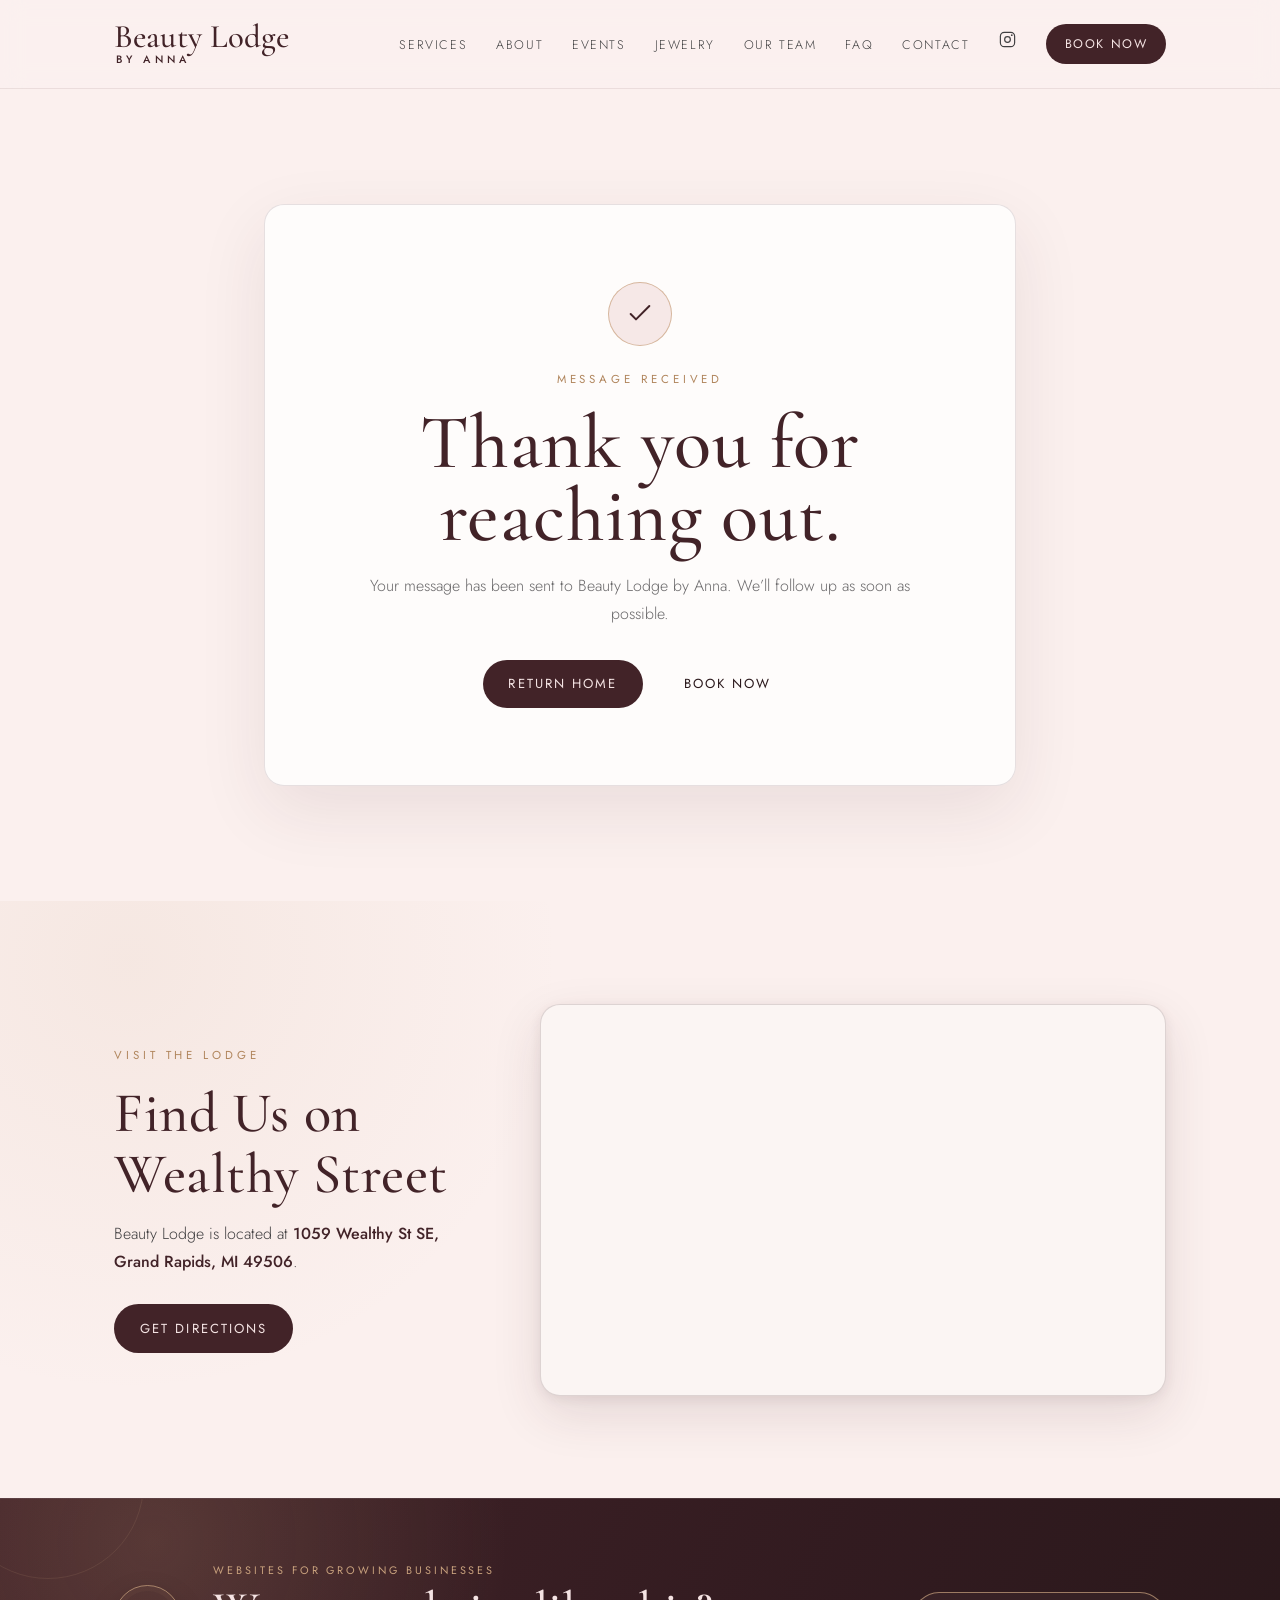
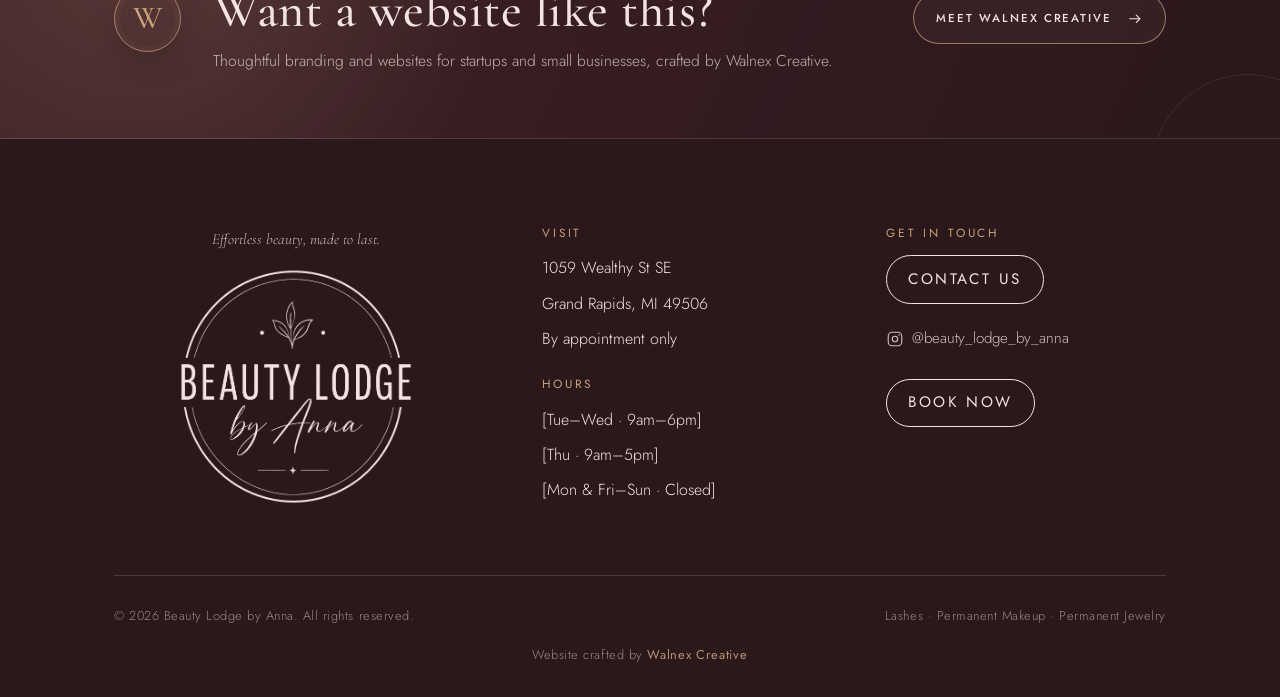
==== contact-success.html @ d093525a "Add files via upload" ====
<!DOCTYPE html>
<html lang="en">
<head>
  
  <!-- Google tag (gtag.js) -->
  <script
    async
    src="https://www.googletagmanager.com/gtag/js?id=G-EBWQ6GYX40"
  ></script>

  <script>
    window.dataLayer = window.dataLayer || [];

    function gtag() {
      dataLayer.push(arguments);
    }

    gtag("js", new Date());
    gtag("config", "G-EBWQ6GYX40");
  </script>
  
  <meta charset="UTF-8" />

  <meta
    name="viewport"
    content="width=device-width, initial-scale=1.0"
  />

  <title>Thank You — Beauty Lodge by Anna</title>

  <meta name="description" content="Thank you for contacting Beauty Lodge by Anna." />

  <link rel="preconnect" href="https://fonts.googleapis.com" />

  <link
    rel="preconnect"
    href="https://fonts.gstatic.com"
    crossorigin
  />

  <link
    href="https://fonts.googleapis.com/css2?family=Cormorant+Garamond:ital,wght@0,400;0,500;0,600;1,400;1,500&family=Jost:wght@300;400;500&display=swap"
    rel="stylesheet"
  />

  <link rel="stylesheet" href="styles.css?v=3.6.15" />

  <style>
    /* Team page spacing and photo balance */
    .team-hero {
      padding-top: clamp(2.25rem, 4vw, 3.25rem);
      padding-bottom: clamp(1.25rem, 2.5vw, 2rem);
    }

    .team-section {
      padding-top: clamp(0.75rem, 1.75vw, 1.5rem);
      padding-bottom: clamp(4rem, 7vw, 6rem);
    }

    .team-grid {
      gap: clamp(3.75rem, 7vw, 6rem);
    }

    .team-member {
      gap: clamp(2.25rem, 5vw, 4.5rem);
    }

    /* Lucy's source image is landscape, so give it a landscape frame. */
    .team-member-lucy .team-photo-wrapper {
      aspect-ratio: 4 / 3;
    }

    .team-photo-lucy {
      object-fit: cover;
      object-position: center 45%;
      padding: 0;
      background: none;
    }

    @media (max-width: 860px) {
      .team-hero {
        padding-top: 2.25rem;
        padding-bottom: 1.25rem;
      }

      .team-section {
        padding-top: 0.75rem;
      }

      .team-grid {
        gap: 4rem;
      }

      .team-member {
        gap: 2rem;
      }

      .team-member-lucy .team-photo-wrapper {
        aspect-ratio: 4 / 3;
      }
    }

    @media (max-width: 600px) {
      .team-hero {
        padding-top: 2rem;
        padding-bottom: 1rem;
      }

      .team-section {
        padding-top: 0.5rem;
      }

      .team-grid {
        gap: 3.5rem;
      }
    }
  </style>
</head>

<body>

  <!-- ================= NAV ================= -->
  <header class="nav">
    <div class="nav-inner">

      <a
        href="index.html"
        class="brand brand-wordmark"
        aria-label="Beauty Lodge by Anna — home"
      >
        <span class="brand-wordmark-name">Beauty Lodge</span>
        <span class="brand-wordmark-by">BY ANNA</span>
      </a>

      <button
        class="nav-toggle"
        type="button"
        aria-label="Menu"
        aria-expanded="false"
      >
        <svg
          viewBox="0 0 24 24"
          fill="none"
          stroke="currentColor"
          stroke-width="1.5"
          aria-hidden="true"
        >
          <path d="M3 6h18M3 12h18M3 18h18" />
        </svg>
      </button>

      <ul class="nav-links">
        <li><a href="index.html#services">Services</a></li>
        <li><a href="index.html#about">About</a></li>
        <li><a href="jewelry.html#events">Events</a></li>
        <li><a href="jewelry.html">Jewelry</a></li>
        <li>
          <a href="team.html">Our Team</a>
        </li>
        <li><a href="index.html#faq">FAQ</a></li>
        <li><a href="contact.html">Contact</a></li>

        <li>
          <a
            class="nav-ig"
            data-ig
            aria-label="Instagram"
            href="#"
          >
            <svg
              viewBox="0 0 24 24"
              fill="none"
              stroke="currentColor"
              stroke-width="1.5"
              aria-hidden="true"
            >
              <rect
                x="3"
                y="3"
                width="18"
                height="18"
                rx="5"
              />

              <circle
                cx="12"
                cy="12"
                r="3.6"
              />

              <circle
                cx="17.4"
                cy="6.6"
                r="1.1"
                fill="currentColor"
                stroke="none"
              />
            </svg>
          </a>
        </li>

        <li>
          <a
            class="btn btn-primary btn-sm"
            data-book
            href="#"
          >
            Book Now
          </a>
        </li>
      </ul>

    </div>
  </header>
  <main class="contact-success-page">

    <section class="contact-success-section">
      <div class="wrap contact-success-card">

        <div class="contact-success-mark" aria-hidden="true">
          <svg
            viewBox="0 0 24 24"
            fill="none"
            stroke="currentColor"
            stroke-width="1.5"
            stroke-linecap="round"
            stroke-linejoin="round"
          >
            <path d="m5 12 4 4L19 6" />
          </svg>
        </div>

        <p class="eyebrow">Message Received</p>

        <h1>Thank you for reaching out.</h1>

        <p>
          Your message has been sent to Beauty Lodge by Anna. We’ll follow up
          as soon as possible.
        </p>

        <div class="contact-success-actions">
          <a class="btn btn-primary" href="index.html">Return Home</a>
          <a class="btn btn-outline" data-book href="#">Book Now</a>
        </div>

      </div>
    </section>

  </main>



  <!-- ================= LOCATION ================= -->
  <section class="location-section" aria-labelledby="location-title">
    <div class="wrap location-grid">

      <div class="location-copy reveal">
        <p class="eyebrow">Visit the Lodge</p>
        <h2 id="location-title">Find Us on Wealthy Street</h2>
        <p>
          Beauty Lodge is located at
          <strong>1059 Wealthy St SE, Grand Rapids, MI 49506</strong>.
        </p>

        <a
          class="btn btn-primary"
          href="https://www.google.com/maps/dir/?api=1&destination=1059%20Wealthy%20St%20SE%2C%20Grand%20Rapids%2C%20MI%2049506"
          target="_blank"
          rel="noopener"
        >
          Get Directions
        </a>
      </div>

      <div class="location-map reveal">
        <iframe
          title="Map showing Beauty Lodge by Anna at 1059 Wealthy St SE, Grand Rapids, MI 49506"
          src="https://www.google.com/maps?q=1059+Wealthy+St+SE,+Grand+Rapids,+MI+49506&output=embed"
          loading="lazy"
          referrerpolicy="no-referrer-when-downgrade"
          allowfullscreen
        ></iframe>
      </div>

    </div>
  </section>


  <!-- ================= WALNEX CREATIVE ================= -->
  <section class="walnex-promo" aria-labelledby="walnex-promo-title">
    <div class="wrap walnex-promo-inner">

      <div class="walnex-promo-copy">
        <div class="walnex-promo-brand" aria-hidden="true">
          <span>W</span>
        </div>

        <div>
          <p class="walnex-promo-eyebrow">Websites for growing businesses</p>

          <h2 id="walnex-promo-title">
            Want a website like this?
          </h2>

          <p>
            Thoughtful branding and websites for startups and small businesses,
            crafted by Walnex Creative.
          </p>
        </div>
      </div>

      <a
        class="walnex-promo-cta"
        href="https://www.walnexcreative.com"
        target="_blank"
        rel="noopener noreferrer"
        aria-label="Visit Walnex Creative in a new tab"
      >
        <span>Meet Walnex Creative</span>

        <svg
          viewBox="0 0 24 24"
          fill="none"
          stroke="currentColor"
          stroke-width="1.5"
          stroke-linecap="round"
          stroke-linejoin="round"
          aria-hidden="true"
        >
          <path d="M5 12h14" />
          <path d="m14 7 5 5-5 5" />
        </svg>
      </a>

    </div>
  </section>

  <!-- ================= CONTACT / FOOTER ================= -->
  <footer
    class="footer"
    id="contact"
  >
    <div class="wrap">

      <div class="footer-grid">

        <div>

          <p class="footer-tag">
            Effortless beauty, made to last.
          </p>

          <img
            class="flogo beauty-lodge-footer-logo"
            src="assets/logo-beauty-lodge-transparent.png"
            alt="Beauty Lodge by Anna"
          />

        </div>


        <div>

          <h4>Visit</h4>

          <ul>
            <li>1059 Wealthy St SE</li>
            <li>Grand Rapids, MI 49506</li>
            <li>By appointment only</li>
          </ul>

          <h4 style="margin-top: 1.6rem;">
            Hours
          </h4>

          <ul>
            <li>[Tue–Wed · 9am–6pm]</li>
            <li>[Thu · 9am–5pm]</li>
            <li>[Mon &amp; Fri–Sun · Closed]</li>
          </ul>

        </div>


        <div>

          <h4>Get in touch</h4>

          <ul>

            <li class="footer-contact-action">
              <a class="btn btn-light btn-sm" href="contact.html">
                Contact Us
              </a>
            </li>

            <li>
              <a
                class="footer-ig"
                data-ig
                href="#"
              >
                <svg
                  viewBox="0 0 24 24"
                  fill="none"
                  stroke="currentColor"
                  stroke-width="1.5"
                  aria-hidden="true"
                >
                  <rect
                    x="3"
                    y="3"
                    width="18"
                    height="18"
                    rx="5"
                  />

                  <circle
                    cx="12"
                    cy="12"
                    r="3.6"
                  />

                  <circle
                    cx="17.4"
                    cy="6.6"
                    r="1.1"
                    fill="currentColor"
                    stroke="none"
                  />
                </svg>

                @beauty_lodge_by_anna
              </a>
            </li>

          </ul>

          <p style="margin-top: 1.4rem;">
            <a
              class="btn btn-light btn-sm"
              data-book
              href="#"
            >
              Book Now
            </a>
          </p>

        </div>

      </div>


      <div class="footer-bottom">

        <small>
          © <span id="yr"></span>
          Beauty Lodge by Anna. All rights reserved.
        </small>

        <small>
          Lashes · Permanent Makeup · Permanent Jewelry
        </small>

        <small class="walnex-footer-credit">
          Website crafted by
          <a
            href="https://www.walnexcreative.com"
            target="_blank"
            rel="noopener noreferrer"
          >
            Walnex Creative
          </a>
        </small>

      </div>

    </div>
  </footer>


  <script src="script.js?v=3.6.15"></script>

  <script>
    const year = document.getElementById("yr");

    if (year) {
      year.textContent = new Date().getFullYear();
    }
  </script>

</body>
</html>
---- styles.css ----
/* ============================================================
   Beauty Lodge by Anna — shared styles
   Brand palette pulled from the official logo files:
   burgundy #422328 · blush #F4E3E3 · charcoal #403F41
   ============================================================ */

:root {
  --burgundy: #422328;
  --wine: #5a2f37;
  --blush: #f4e3e3;
  --blush-soft: #fbf0ee;
  --porcelain: #fbf5f3;
  --rosegold: #c9a27e;
  --rosegold-deep: #b0855c;
  --charcoal: #403f41;
  --ink: #2a181b;

  --display: "Cormorant Garamond", Georgia, "Times New Roman", serif;
  --sans: "Jost", system-ui, -apple-system, Segoe UI, Roboto, sans-serif;

  --maxw: 1180px;
  --gutter: clamp(1.25rem, 5vw, 4rem);
  --radius: 4px;
  --shadow: 0 18px 50px -28px rgba(42, 24, 27, 0.45);
  --ease: cubic-bezier(0.22, 1, 0.36, 1);
}

*,
*::before,
*::after { box-sizing: border-box; }

html { scroll-behavior: smooth; }

body {
  margin: 0;
  font-family: var(--sans);
  font-weight: 300;
  color: var(--ink);
  background: var(--porcelain);
  line-height: 1.65;
  -webkit-font-smoothing: antialiased;
  text-rendering: optimizeLegibility;
}

img { max-width: 100%; display: block; }

a { color: inherit; text-decoration: none; }

h1, h2, h3, h4 {
  font-family: var(--display);
  font-weight: 500;
  line-height: 1.08;
  margin: 0;
  letter-spacing: 0.01em;
}

p { margin: 0 0 1rem; }

.wrap {
  max-width: var(--maxw);
  margin-inline: auto;
  padding-inline: var(--gutter);
}

.eyebrow {
  font-family: var(--sans);
  font-weight: 400;
  font-size: 0.72rem;
  letter-spacing: 0.34em;
  text-transform: uppercase;
  color: var(--rosegold-deep);
  margin: 0 0 1.1rem;
}

.section { padding-block: clamp(4rem, 9vw, 7.5rem); }
.section-head { max-width: 44rem; margin-bottom: 3rem; }
.section-head h2 { font-size: clamp(2.2rem, 5vw, 3.4rem); }
.section-head p { color: var(--charcoal); font-size: 1.08rem; margin-top: 0.75rem; }

/* ---- chain divider: the signature motif ---- */
.chain {
  display: flex;
  align-items: center;
  gap: 1rem;
  margin: 0 0 1.4rem;
  color: var(--rosegold);
}
.chain.center { justify-content: center; }
.chain::before,
.chain::after {
  content: "";
  height: 1px;
  flex: 1;
  max-width: 5rem;
  background: linear-gradient(90deg, transparent, currentColor);
}
.chain::after { background: linear-gradient(90deg, currentColor, transparent); }
.chain svg { width: 58px; height: 16px; opacity: 0.9; }

/* ---- buttons ---- */
.btn {
  display: inline-flex;
  align-items: center;
  gap: 0.5rem;
  font-family: var(--sans);
  font-weight: 400;
  font-size: 0.82rem;
  letter-spacing: 0.16em;
  text-transform: uppercase;
  padding: 0.95em 1.9em;
  border-radius: 999px;
  border: 1px solid transparent;
  cursor: pointer;
  transition: transform 0.35s var(--ease), background 0.35s var(--ease),
    color 0.35s var(--ease), border-color 0.35s var(--ease);
}
.btn-primary { background: var(--burgundy); color: var(--blush); }
.btn-primary:hover { background: var(--wine); transform: translateY(-2px); }
.btn-ghost { border-color: currentColor; color: var(--burgundy); }
.btn-ghost:hover { background: var(--burgundy); color: var(--blush); transform: translateY(-2px); }
.btn-light { border-color: var(--blush); color: var(--blush); }
.btn-light:hover { background: var(--blush); color: var(--burgundy); transform: translateY(-2px); }
.btn-sm { padding: 0.7em 1.4em; font-size: 0.72rem; }

/* ============================================================
   NAV
   ============================================================ */
.nav {
  position: sticky;
  top: 0;
  z-index: 50;
  background: rgba(251, 240, 238, 0.82);
  backdrop-filter: blur(12px);
  border-bottom: 1px solid rgba(66, 35, 40, 0.09);
}
.nav-inner {
  max-width: var(--maxw);
  margin-inline: auto;
  padding: 0.85rem var(--gutter);
  display: flex;
  align-items: center;
  justify-content: space-between;
  gap: 1.5rem;
}
.brand {
  font-family: var(--display);
  font-size: clamp(1.85rem, 3.5vw, 2.4rem);
  font-weight: 600;
  letter-spacing: 0.015em;
  color: var(--burgundy);
  line-height: 0.98;
  display: flex;
  flex-direction: column;
}
.brand small {
  font-family: var(--sans);
  font-weight: 400;
  font-size: 0.66rem;
  letter-spacing: 0.44em;
  text-transform: uppercase;
  color: var(--rosegold-deep);
  margin-top: 0.4rem;
  padding-left: 0.1rem;
}
.nav-links {
  display: flex;
  align-items: center;
  gap: 1.8rem;
  list-style: none;
  margin: 0;
  padding: 0;
}
.nav-links a {
  font-size: 0.78rem;
  letter-spacing: 0.13em;
  text-transform: uppercase;
  color: var(--charcoal);
  transition: color 0.25s;
}
.nav-links a:hover { color: var(--burgundy); }
.nav-ig { display: inline-flex; }
.nav-ig svg { width: 19px; height: 19px; }
.nav-toggle {
  display: none;
  background: none;
  border: 0;
  cursor: pointer;
  padding: 0.4rem;
  color: var(--burgundy);
}
.nav-toggle svg { width: 26px; height: 26px; }

/* Ensure the nav Book button keeps its own colors (override .nav-links a) */
.nav-links a.btn-primary,
.nav-links a.btn-primary:link,
.nav-links a.btn-primary:visited {
  color: var(--blush);
  background: var(--burgundy);
}
.nav-links a.btn-primary:hover {
  color: var(--blush);
  background: var(--wine);
}

/* ============================================================
   HERO
   ============================================================ */
.hero {
  position: relative;
  min-height: min(88vh, 760px);
  display: grid;
  place-items: center;
  text-align: center;
  color: var(--blush);
  overflow: hidden;
}
.hero-bg {
  position: absolute;
  inset: 0;
  width: 100%;
  height: 100%;
  object-fit: cover;
  z-index: -2;
}
.hero::after {
  content: "";
  position: absolute;
  inset: 0;
  z-index: -1;
  background: linear-gradient(180deg, rgba(42, 24, 27, 0.55), rgba(42, 24, 27, 0.78));
}
.hero-inner { padding: 6rem var(--gutter); max-width: 60rem; }
.hero h1 {
  font-size: clamp(2.9rem, 8vw, 6rem);
  font-weight: 500;
  letter-spacing: 0.005em;
}
.hero h1 em { font-style: italic; color: var(--blush); }
.hero .lede {
  font-size: clamp(1.05rem, 2.2vw, 1.3rem);
  max-width: 34rem;
  margin: 1.6rem auto 2.4rem;
  color: rgba(244, 227, 227, 0.9);
  font-weight: 300;
}
.hero .chain { color: var(--rosegold); justify-content: center; }
.hero-cta { display: flex; gap: 1rem; justify-content: center; flex-wrap: wrap; }

/* ============================================================
   SERVICES
   ============================================================ */
.svc-group { margin-bottom: 3.5rem; }
.svc-group:last-child { margin-bottom: 0; }
.svc-group-title {
  font-size: 1rem;
  font-family: var(--sans);
  font-weight: 400;
  letter-spacing: 0.22em;
  text-transform: uppercase;
  color: var(--rosegold-deep);
  padding-bottom: 1rem;
  margin-bottom: 2rem;
  border-bottom: 1px solid rgba(66, 35, 40, 0.12);
}
.svc-grid {
  display: grid;
  grid-template-columns: repeat(4, minmax(0, 1fr));
  gap: 1rem;
}
.svc-card {
  background: #fff;
  border: 1px solid rgba(66, 35, 40, 0.08);
  border-radius: var(--radius);
  padding: 2rem 1.9rem;
  overflow: hidden;
  display: flex;
  flex-direction: column;
  transition: transform 0.4s var(--ease), box-shadow 0.4s var(--ease),
    border-color 0.4s var(--ease);
}
.svc-img {
  display: block;
  width: calc(100% + 3.8rem);
  height: 210px;
  object-fit: cover;
  margin: -2rem -1.9rem 1.5rem;
}
.svc-card:hover {
  transform: translateY(-5px);
  box-shadow: var(--shadow);
  border-color: rgba(201, 162, 126, 0.55);
}
.svc-card h3 { font-size: 1.75rem; margin-bottom: 0.5rem; }
.svc-card .desc { color: var(--charcoal); font-size: 0.97rem; flex: 1; }
.svc-meta {
  display: flex;
  align-items: baseline;
  justify-content: space-between;
  gap: 1rem;
  margin: 1.4rem 0 1.5rem;
  padding-top: 1.2rem;
  border-top: 1px dashed rgba(66, 35, 40, 0.18);
}
.svc-price {
  font-family: var(--display);
  font-size: 1.7rem;
  font-weight: 600;
  color: var(--burgundy);
}
.svc-dur {
  font-size: 0.74rem;
  letter-spacing: 0.12em;
  text-transform: uppercase;
  color: var(--charcoal);
}
.svc-card .btn { align-self: flex-start; }

/* ============================================================
   ABOUT
   ============================================================ */
.about { background: var(--blush-soft); }
.about-grid {
  display: grid;
  grid-template-columns: 0.85fr 1.15fr;
  gap: clamp(2rem, 6vw, 5rem);
  align-items: center;
}
.about-photo {
  position: relative;
  border-radius: var(--radius);
  overflow: hidden;
  aspect-ratio: 4 / 5;
  box-shadow: var(--shadow);
}
.about-photo img { width: 100%; height: 100%; object-fit: cover; }
.about-text h2 { font-size: clamp(2.2rem, 5vw, 3.4rem); margin-bottom: 1.2rem; }
.about-text p { color: var(--charcoal); font-size: 1.06rem; }
.about-sign {
  font-family: var(--display);
  font-style: italic;
  font-size: 1.9rem;
  color: var(--burgundy);
  margin-top: 1.4rem;
}
/* ============================================================
   OUR TEAM PAGE
   ============================================================ */

.team-hero {
  padding: 9rem 1.5rem 5rem;
  text-align: center;
}

.team-hero-inner {
  width: min(760px, 100%);
  margin: 0 auto;
}

.team-hero h1 {
  margin: 0.5rem 0 1rem;
}

.team-intro {
  max-width: 620px;
  margin: 0 auto;
  line-height: 1.8;
}

.team-section {
  padding: 2rem 1.5rem 7rem;
}

.team-grid {
  width: min(1120px, 100%);
  margin: 0 auto;
  display: grid;
  gap: 7rem;
}

.team-member {
  display: grid;
  grid-template-columns: minmax(280px, 0.9fr) minmax(300px, 1fr);
  align-items: center;
  gap: clamp(2.5rem, 7vw, 7rem);
}

.team-member-reverse .team-photo-wrapper {
  order: 2;
}

.team-member-reverse .team-member-copy {
  order: 1;
}

.team-photo-wrapper {
  position: relative;
  overflow: hidden;
  aspect-ratio: 4 / 5;
  border: 1px solid rgba(66, 35, 40, 0.3);
}

.team-photo-wrapper::before {
  content: "";
  position: absolute;
  inset: 0.75rem;
  border: 1px solid rgba(255, 255, 255, 0.55);
  z-index: 1;
  pointer-events: none;
}

.team-photo {
  width: 100%;
  height: 100%;
  display: block;
  object-fit: cover;
}

.team-member-copy {
  max-width: 540px;
}

.team-member-number {
  margin: 0 0 1rem;
  font-family: "Jost", sans-serif;
  font-size: 0.75rem;
  letter-spacing: 0.2em;
  text-transform: uppercase;
  opacity: 0.65;
}

.team-member h2 {
  margin: 0;
  font-family: "Cormorant Garamond", serif;
  font-size: clamp(3rem, 7vw, 5rem);
  font-weight: 500;
  line-height: 0.9;
}

.team-title {
  margin: 1.25rem 0 1.75rem;
  font-family: "Jost", sans-serif;
  font-size: 0.8rem;
  font-weight: 500;
  letter-spacing: 0.18em;
  text-transform: uppercase;
}

.team-bio {
  line-height: 1.85;
}

.team-bio p {
  margin: 0 0 1.25rem;
}

.team-cta {
  padding: 6rem 1.5rem;
  text-align: center;
}

.team-cta-inner {
  width: min(700px, 100%);
  margin: 0 auto;
}

.team-cta h2 {
  margin: 0.5rem 0 1rem;
}

.team-cta .button {
  display: inline-flex;
  margin-top: 1.5rem;
}

/* ============================================================
   MOBILE
   ============================================================ */

@media (max-width: 760px) {
  .team-hero {
    padding-top: 7rem;
  }

  .team-grid {
    gap: 5rem;
  }

  .team-member {
    grid-template-columns: 1fr;
    gap: 2rem;
  }

  .team-member-reverse .team-photo-wrapper,
  .team-member-reverse .team-member-copy {
    order: initial;
  }

  .team-photo-wrapper {
    width: 100%;
    max-width: 500px;
    margin: 0 auto;
  }

  .team-member-copy {
    max-width: none;
  }
}
/* ============================================================
   EVENTS
   ============================================================ */
.events {
  position: relative;
  color: var(--blush);
  overflow: hidden;
}
.events-bg { position: absolute; inset: 0; width: 100%; height: 100%; object-fit: cover; z-index: -2; }
.events::after {
  content: "";
  position: absolute; inset: 0; z-index: -1;
  background: linear-gradient(120deg, rgba(66, 35, 40, 0.9) 35%, rgba(66, 35, 40, 0.62));
}
.events-inner {
  max-width: 64rem;
  margin-inline: auto;
  text-align: center;
}
.events h2 {
  max-width: 50rem;
  margin-inline: auto;
  font-size: clamp(2.6rem, 6vw, 4.4rem);
}
.events p {
  max-width: 42rem;
  margin-inline: auto;
  color: rgba(244, 227, 227, 0.94);
  font-size: 1.08rem;
}
.events .chain {
  justify-content: center;
  color: var(--rosegold);
}
.events-list {
  width: fit-content;
  max-width: 100%;
  list-style: none;
  margin: 1.6rem auto 2rem;
  padding: 0;
  display: grid;
  gap: 0.6rem;
  text-align: left;
}
.events-list li {
  padding-left: 1.5rem;
  position: relative;
  color: rgba(244, 227, 227, 0.94);
}
.events-list li::before {
  content: "◆";
  position: absolute;
  left: 0;
  color: var(--rosegold);
  font-size: 0.7rem;
  top: 0.35rem;
}

/* ============================================================
   JEWELRY TEASER (on home)
   ============================================================ */
.teaser { background: var(--burgundy); color: var(--blush); text-align: center; }
.teaser h2 { font-size: clamp(2.2rem, 5vw, 3.4rem); margin-bottom: 1rem; }
.teaser p { max-width: 38rem; margin-inline: auto; color: rgba(244, 227, 227, 0.88); }
.teaser .chain { color: var(--rosegold); }

/* ============================================================
   FAQ
   ============================================================ */
.faq-grid { display: grid; grid-template-columns: 0.6fr 1.4fr; gap: clamp(2rem, 5vw, 4rem); }
.faq-list { display: grid; gap: 0.8rem; }
.faq-item {
  border: 1px solid rgba(66, 35, 40, 0.12);
  border-radius: var(--radius);
  background: #fff;
  overflow: hidden;
}
.faq-q {
  width: 100%;
  text-align: left;
  background: none;
  border: 0;
  cursor: pointer;
  padding: 1.25rem 1.4rem;
  font-family: var(--display);
  font-size: 1.3rem;
  color: var(--burgundy);
  display: flex;
  justify-content: space-between;
  align-items: center;
  gap: 1rem;
}
.faq-q .mark { color: var(--rosegold); transition: transform 0.3s var(--ease); flex-shrink: 0; font-family: var(--sans); font-weight: 300; }
.faq-item[open] .mark { transform: rotate(45deg); }
.faq-a { padding: 0 1.4rem 1.3rem; color: var(--charcoal); font-size: 0.98rem; }

/* ============================================================
   CONTACT / FOOTER
   ============================================================ */
.footer { background: var(--ink); color: var(--blush); padding-block: clamp(3.5rem, 7vw, 5.5rem) 2rem; }
.footer-grid {
  display: grid;
  grid-template-columns: 1.3fr 1fr 1fr;
  gap: clamp(2rem, 5vw, 4rem);
  padding-bottom: 3rem;
  border-bottom: 1px solid rgba(244, 227, 227, 0.16);
}
.footer .flogo { width: 190px; margin-bottom: 1.2rem; }
.footer h4 {
  font-family: var(--sans);
  font-weight: 400;
  font-size: 0.74rem;
  letter-spacing: 0.24em;
  text-transform: uppercase;
  color: var(--rosegold);
  margin-bottom: 1rem;
}
.footer p, .footer a { color: rgba(244, 227, 227, 0.82); font-size: 0.95rem; }
.footer a:hover { color: var(--blush); }
.footer ul { list-style: none; margin: 0; padding: 0; display: grid; gap: 0.55rem; }
.footer-tag { font-family: var(--display); font-style: italic; font-size: 1.35rem; color: var(--blush); margin-bottom: 0.8rem; }
.footer-bottom {
  display: flex;
  justify-content: space-between;
  align-items: center;
  gap: 1rem;
  padding-top: 1.8rem;
  flex-wrap: wrap;
}
.footer-bottom small { color: rgba(244, 227, 227, 0.55); font-size: 0.8rem; letter-spacing: 0.04em; }
.footer-ig { display: inline-flex; align-items: center; gap: 0.5rem; }
.footer-ig svg { width: 18px; height: 18px; }

/* ============================================================
   JEWELRY PAGE
   ============================================================ */
.jhero {
  position: relative;
  min-height: min(70vh, 620px);
  display: grid;
  place-items: center;
  text-align: center;
  color: var(--blush);
  overflow: hidden;
}
.jhero-bg { position: absolute; inset: 0; width: 100%; height: 100%; object-fit: cover; z-index: -2; }
.jhero::after {
  content: ""; position: absolute; inset: 0; z-index: -1;
  background: linear-gradient(180deg, rgba(42, 24, 27, 0.5), rgba(42, 24, 27, 0.82));
}
.jhero-inner { padding: 5rem var(--gutter); max-width: 46rem; }
.jhero .jlogo { width: min(260px, 60vw); margin: 0 auto 2rem; }
.jhero h1 { font-size: clamp(2.6rem, 7vw, 4.8rem); }
.jhero p { color: rgba(244, 227, 227, 0.9); font-size: 1.1rem; margin-top: 1.2rem; }

.gallery-grid {
  display: grid;
  grid-template-columns: repeat(3, 1fr);
  gap: 1rem;
}
.gallery-grid figure {
  margin: 0;
  border-radius: var(--radius);
  overflow: hidden;
  aspect-ratio: 1 / 1;
  background: var(--blush-soft);
}
.gallery-grid img {
  width: 100%;
  height: 100%;
  object-fit: cover;
  transition: transform 0.6s var(--ease);
}
.gallery-grid figure:hover img { transform: scale(1.05); }

.jcta { text-align: center; background: var(--blush-soft); }
.jcta h2 { font-size: clamp(2rem, 5vw, 3rem); margin-bottom: 1rem; }
.jcta p { max-width: 34rem; margin: 0 auto 2rem; color: var(--charcoal); }

/* ============================================================
   REVEAL ANIMATION
   ============================================================ */
.reveal { opacity: 0; transform: translateY(24px); transition: opacity 0.8s var(--ease), transform 0.8s var(--ease); }
.reveal.in { opacity: 1; transform: none; }

/* ============================================================
   RESPONSIVE
   ============================================================ */
@media (max-width: 1080px) {
  .svc-grid {
    grid-template-columns: repeat(2, minmax(0, 1fr));
  }
}

@media (max-width: 860px) {
  .nav-toggle { display: inline-flex; }
  .nav-links {
    position: absolute;
    top: 100%;
    left: 0;
    right: 0;
    flex-direction: column;
    align-items: flex-start;
    gap: 0;
    background: var(--porcelain);
    border-bottom: 1px solid rgba(66, 35, 40, 0.1);
    padding: 0.5rem var(--gutter) 1.4rem;
    clip-path: inset(0 0 100% 0);
    transition: clip-path 0.4s var(--ease);
  }
  .nav-links.open { clip-path: inset(0 0 0 0); }
  .nav-links li { width: 100%; }
  .nav-links a { display: block; padding: 0.85rem 0; width: 100%; border-bottom: 1px solid rgba(66,35,40,0.07); }
  .nav-links .btn { margin-top: 0.9rem; }
  .about-grid { grid-template-columns: 1fr; }
  .about-photo { max-width: 420px; }
  .faq-grid { grid-template-columns: 1fr; }
  .footer-grid { grid-template-columns: 1fr; }
  .gallery-grid { grid-template-columns: repeat(2, 1fr); }
}

@media (max-width: 600px) {
  .svc-grid { grid-template-columns: 1fr; }
}

@media (max-width: 480px) {
  .gallery-grid { grid-template-columns: 1fr; }
}

/* ---- accessibility ---- */
:focus-visible { outline: 2px solid var(--rosegold-deep); outline-offset: 3px; border-radius: 2px; }

@media (prefers-reduced-motion: reduce) {
  * { scroll-behavior: auto !important; }
  .reveal { opacity: 1; transform: none; transition: none; }
  .btn:hover, .svc-card:hover, .gallery-grid figure:hover img { transform: none; }
}

/* native <summary> marker cleanup for FAQ */
.faq-q { list-style: none; }
.faq-q::-webkit-details-marker { display: none; }

/* ---- Recent work gallery (home) ---- */
.work { background: var(--porcelain); }
.work-grid {
  display: grid;
  grid-template-columns: repeat(4, 1fr);
  gap: 1rem;
}
.work-grid figure {
  margin: 0;
  border-radius: var(--radius);
  overflow: hidden;
  aspect-ratio: 3 / 4;
  background: var(--blush-soft);
}
.work-grid img { width: 100%; height: 100%; object-fit: cover; transition: transform 0.6s var(--ease); }
.work-grid figure:hover img { transform: scale(1.05); }
@media (max-width: 780px) { .work-grid { grid-template-columns: repeat(2, 1fr); } }

/* Footer book button keeps light text on dark footer */
.footer a.btn-light, .footer a.btn-light:hover { color: var(--blush); }

/* ============================================================
   PHONE-ONLY: center content & show full card photos
   (desktop layout is unaffected)
   ============================================================ */
@media (max-width: 600px) {
  /* center section intros and their chain dividers */
  .section-head { text-align: center; margin-inline: auto; }
  .section-head .chain,
  .about-text .chain,
  .events-inner .chain,
  #faq .chain { justify-content: center; }

  /* service group labels */
  .svc-group-title { text-align: center; }

  /* service cards: center text, center button, show whole photo */
  .svc-card { text-align: center; align-items: center; }
  .svc-card .btn { align-self: center; }
  .svc-img {
    height: auto;
    object-fit: contain;
    background: var(--blush-soft);
  }

  /* about: center text, divider, signature, and photo */
  .about-text { text-align: center; }
  .about-photo { margin-inline: auto; }

  /* events */
  .events-inner { text-align: center; }
  .events-list { display: inline-grid; text-align: left; }

  /* faq intro column */
  #faq > .wrap > .reveal:first-child { text-align: center; }
  #faq > .wrap > .reveal:first-child .chain { justify-content: center; }

  /* footer: center all columns and content */
  .footer-grid { text-align: center; }
  .footer .flogo { margin-inline: auto; }
  .footer ul { justify-items: center; }
  .footer-ig { justify-content: center; }
  .footer-bottom { justify-content: center; text-align: center; }
}

/* ============================================================
   GOOGLE CALENDAR POP-UP CARDS
   ============================================================ */
.popups {
  width: min(100%, 58rem);
  margin: 3.5rem auto 2.5rem;
  padding-top: 3rem;
  border-top: 1px solid rgba(244, 227, 227, 0.28);
  text-align: center;
}

.popups-heading {
  max-width: 44rem;
  margin: 0 auto 2.25rem;
  text-align: center;
}

.popups-heading .eyebrow {
  color: var(--rosegold);
  margin-bottom: 0.65rem;
}

.popups-heading h3 {
  color: var(--blush);
  font-size: clamp(2.4rem, 6vw, 4rem);
  margin-bottom: 0.9rem;
}

.popups-heading p:not(.eyebrow) {
  max-width: 42rem;
  margin-inline: auto;
  color: rgba(244, 227, 227, 0.94);
}

.popup-grid {
  width: 100%;
  display: grid;
  gap: 1.25rem;
  margin: 0 auto 2.4rem;
}

.popup-card {
  width: 100%;
  display: grid;
  grid-template-columns: 104px minmax(0, 1fr);
  align-items: center;
  gap: 1.75rem;
  padding: 1.55rem;
  text-align: left;
  color: var(--ink);
  background: #fffaf8;
  border: 1px solid rgba(201, 162, 126, 0.62);
  border-radius: 6px;
  box-shadow: 0 18px 45px -30px rgba(42, 24, 27, 0.75);
  transition: transform 0.35s var(--ease), border-color 0.35s var(--ease), box-shadow 0.35s var(--ease);
}

.popup-card:hover {
  transform: translateY(-3px);
  border-color: var(--rosegold-deep);
  box-shadow: var(--shadow);
}

.popup-date {
  min-height: 112px;
  padding: 1rem 0.65rem;
  display: flex;
  flex-direction: column;
  align-items: center;
  justify-content: center;
  color: #fff7f4;
  background: var(--burgundy);
  border-radius: 4px;
  text-align: center;
}

.popup-month {
  font-family: var(--sans);
  font-size: 0.72rem;
  font-weight: 500;
  letter-spacing: 0.24em;
}

.popup-day {
  margin-top: 0.2rem;
  font-family: var(--display);
  font-size: 2.8rem;
  font-weight: 600;
  line-height: 0.95;
}

.popup-content {
  min-width: 0;
}

.popup-content h4 {
  margin: 0 0 0.6rem;
  color: var(--burgundy);
  font-size: clamp(1.8rem, 4vw, 2.35rem);
  line-height: 1.08;
}

.events .popup-schedule {
  max-width: none;
  margin: 0 0 0.55rem;
  color: #6f3942;
  font-family: var(--sans);
  font-size: 0.86rem;
  font-weight: 500;
  letter-spacing: 0.055em;
  line-height: 1.55;
  text-transform: uppercase;
}

.events .popup-location {
  max-width: none;
  display: flex;
  align-items: flex-start;
  justify-content: flex-start;
  gap: 0.55rem;
  margin: 0 0 0.65rem;
  color: #4a3f41;
  font-family: var(--sans);
  font-size: 0.98rem;
  font-weight: 400;
  line-height: 1.55;
}

.popup-location svg {
  width: 18px;
  height: 18px;
  margin-top: 0.2rem;
  flex: 0 0 auto;
  color: var(--rosegold-deep);
}

.events .popup-description {
  max-width: none;
  margin: 0.85rem 0 0;
  color: #4a3f41;
  font-family: var(--sans);
  font-size: 1rem;
  font-weight: 300;
  line-height: 1.7;
}

.popup-status {
  padding: 1.5rem;
  color: rgba(244, 227, 227, 0.92);
  border: 1px solid rgba(244, 227, 227, 0.28);
  border-radius: var(--radius);
  text-align: center;
}

.popup-empty {
  padding: clamp(2rem, 5vw, 3rem);
  text-align: center;
  border: 1px solid rgba(244, 227, 227, 0.28);
  border-radius: var(--radius);
  background: rgba(42, 24, 27, 0.32);
}

.popup-empty .eyebrow {
  color: var(--rosegold);
}

.popup-empty h4 {
  margin-bottom: 0.8rem;
  color: var(--blush);
  font-size: clamp(1.9rem, 4vw, 2.6rem);
}

.popup-empty p:not(.eyebrow) {
  max-width: 36rem;
  margin-inline: auto;
  color: rgba(244, 227, 227, 0.92);
}

.events-inner > .btn {
  margin-inline: auto;
}

@media (max-width: 700px) {
  .events-inner {
    text-align: center;
  }

  .popups {
    width: 100%;
  }

  .popup-card {
    grid-template-columns: 1fr;
    gap: 1.2rem;
    padding: 1.25rem;
    text-align: center;
  }

  .popup-date {
    width: 92px;
    min-height: 92px;
    margin-inline: auto;
  }

  .events .popup-location {
    justify-content: center;
  }
}


/* ============================================================
   SERVICE CARD IMAGE CROPPING FIX
   Keeps the lash photos visually balanced and fills each card.
   ============================================================ */

.svc-card {
  isolation: isolate;
}

.svc-img {
  height: 235px;
  object-fit: cover;
  object-position: center;
}

/* Full Set photo: slightly lower crop so the eyes stay centered. */
.svc-img[src$="card-fullset.jpg"] {
  object-position: center 42%;
  transform: scale(1.03);
}

/* Refill photo: zoom past the built-in empty edge and center the eye. */
.svc-img[src$="card-refill.jpg"] {
  object-position: 46% 48%;
  transform: scale(1.16);
  transform-origin: center;
}

/* Keep the images full-bleed on phones too. */
@media (max-width: 600px) {
  .svc-img {
    height: 220px;
    object-fit: cover;
  }

  .svc-img[src$="card-fullset.jpg"] {
    object-position: center 42%;
    transform: scale(1.03);
  }

  .svc-img[src$="card-refill.jpg"] {
    object-position: 46% 48%;
    transform: scale(1.16);
  }
}


/* ============================================================
   SERVICE AVAILABILITY STATES
   ============================================================ */

.svc-card[hidden],
.svc-group[hidden] {
  display: none !important;
}

.service-status {
  align-self: flex-start;
  margin: 0.15rem 0 0.8rem;
  padding: 0.35rem 0.7rem;
  border: 1px solid rgba(66, 35, 40, 0.22);
  border-radius: 999px;
  color: var(--burgundy);
  background: var(--blush-soft);
  font-family: var(--sans);
  font-size: 0.66rem;
  font-weight: 500;
  letter-spacing: 0.12em;
  line-height: 1.3;
  text-transform: uppercase;
}

.svc-card.service-unavailable {
  opacity: 0.82;
}

.svc-card.service-unavailable .svc-img {
  filter: grayscale(30%);
}

.btn-disabled,
.btn-disabled:hover {
  color: rgba(64, 63, 65, 0.65) !important;
  background: transparent !important;
  border-color: rgba(64, 63, 65, 0.25) !important;
  cursor: not-allowed;
  pointer-events: none;
  transform: none !important;
}

@media (max-width: 600px) {
  .service-status {
    align-self: center;
  }
}


/* ============================================================
   2026-07 SERVICE CATEGORIES & FOOTER BRANDING
   ============================================================ */

/* Four service cards on one row where requested. */
.svc-group-four .svc-grid {
  grid-template-columns: repeat(4, minmax(0, 1fr));
}

/* A focused single-card presentation for permanent jewelry booking. */
.svc-grid-single {
  grid-template-columns: minmax(300px, 620px);
  justify-content: center;
}

.svc-card-featured {
  width: 100%;
}

.svc-price-variable {
  font-size: 1.35rem;
}

/* Normalize all service photos and keep each source independently centered. */
.svc-card .svc-img {
  display: block;
  width: calc(100% + 3.8rem);
  max-width: none;
  height: 230px;
  margin: -2rem -1.9rem 1.5rem;
  object-fit: cover;
  transform: none;
}

.svc-card[data-service="fullSet"] .svc-img { object-position: 48% 48%; }
.svc-card[data-service="refill"] .svc-img { object-position: 50% 48%; }
.svc-card[data-service="volumeSet"] .svc-img { object-position: 50% 50%; }
.svc-card[data-service="volumeRefill"] .svc-img { object-position: 50% 48%; }
.svc-card[data-service="lashLiftTint"] .svc-img { object-position: 50% 48%; }
.svc-card[data-service="browTintTweeze"] .svc-img { object-position: 50% 45%; }
.svc-card[data-service="lashRemoval"] .svc-img { object-position: 48% 48%; }
.svc-card[data-service="lashBath"] .svc-img { object-position: 50% 48%; }
.svc-card[data-service="permanentJewelryFitting"] .svc-img { object-position: center; }

.footer .beauty-lodge-footer-logo {
  width: min(230px, 100%);
  height: auto;
  border-radius: 4px;
}

@media (max-width: 1100px) {
  .svc-group-four .svc-grid {
    grid-template-columns: repeat(2, minmax(0, 1fr));
  }

  .svc-card .svc-img {
    height: 220px;
  }
}

@media (max-width: 600px) {
  .svc-group-four .svc-grid,
  .svc-grid-single {
    grid-template-columns: 1fr;
  }

  .svc-card .svc-img {
    height: 240px;
    object-fit: cover;
  }

  .footer .beauty-lodge-footer-logo {
    margin-inline: auto;
  }
}


/* ============================================================
   BEAUTY LODGE FOOTER LOGO
   Transparent logo used on the main and team page footers.
   ============================================================ */
.footer .beauty-lodge-footer-logo {
  width: min(240px, 100%);
  height: auto;
  object-fit: contain;
  background: transparent;
  border-radius: 0;
  box-shadow: none;
}


/* ============================================================
   FINAL HEADER BRAND + ONE-TIME HERO LOGO/SPARKLE REVEAL
   Sparkles animate once when the page loads and then disappear.
   ============================================================ */

.brand-logo {
  display: inline-flex;
  align-items: center;
  gap: 0.7rem;
  flex: 0 0 auto;
  min-width: 260px;
  line-height: 1;
  text-decoration: none;
}

.nav-brand-badge {
  display: block;
  width: 72px;
  height: 72px;
  flex: 0 0 72px;
  object-fit: contain;
}

.nav-brand-copy {
  display: flex;
  flex-direction: column;
  align-items: center;
  min-width: 170px;
  color: var(--burgundy);
  line-height: 1;
}

.nav-brand-name {
  font-family: "Cormorant Garamond", Georgia, serif;
  font-size: clamp(1.75rem, 2.15vw, 2.35rem);
  font-weight: 500;
  letter-spacing: 0.015em;
  white-space: nowrap;
}

.nav-brand-by {
  position: relative;
  margin-top: 0.15rem;
  padding-inline: 1.55rem;
  font-family: "Cormorant Garamond", Georgia, serif;
  font-size: clamp(1.25rem, 1.55vw, 1.65rem);
  font-style: italic;
  white-space: nowrap;
}

.nav-brand-by::before,
.nav-brand-by::after {
  content: "";
  position: absolute;
  top: 54%;
  width: 1.05rem;
  height: 1px;
  background: currentColor;
  opacity: 0.5;
}

.nav-brand-by::before { left: 0; }
.nav-brand-by::after  { right: 0; }

.hero-inner {
  position: relative;
  z-index: 1;
}

.hero-brand-mark {
  position: relative;
  display: grid;
  place-items: center;
  width: clamp(145px, 14vw, 190px);
  height: clamp(145px, 14vw, 190px);
  margin: -0.35rem auto 0.4rem;
  opacity: 0;
  transform: translateY(10px) scale(0.9);
  animation: heroMarkIn 0.9s var(--ease) 0.22s forwards;
  z-index: 5;
}

.hero-brand-mark img {
  display: block;
  width: 100%;
  height: 100%;
  object-fit: contain;
  filter:
    drop-shadow(0 0 8px rgba(244, 227, 227, 0.34))
    drop-shadow(0 0 18px rgba(201, 162, 126, 0.22));
}

.hero h1 {
  opacity: 0;
  transform: translateY(22px);
  animation: heroCopyIn 0.9s var(--ease) 0.42s forwards;
}

.hero .chain {
  opacity: 0;
  transform: translateY(10px);
  animation: heroCopyIn 0.72s var(--ease) 0.64s forwards;
}

.hero .lede {
  opacity: 0;
  transform: translateY(14px);
  animation: heroCopyIn 0.78s var(--ease) 0.76s forwards;
}

.hero .hero-cta {
  opacity: 0;
  transform: translateY(14px);
  animation: heroCopyIn 0.78s var(--ease) 0.9s forwards;
}

.hero-bg {
  transform: scale(1.04);
  animation: heroImageSettle 1.75s var(--ease) forwards;
}

.hero-sparkle-layer {
  position: absolute;
  inset: -5%;
  pointer-events: none;
  overflow: hidden;
  z-index: 4;
}

.hero-sparkle {
  --sparkle-size: 18px;
  --sparkle-delay: 0.55s;
  --sparkle-glow: 24px;
  position: absolute;
  display: block;
  width: var(--sparkle-size);
  height: var(--sparkle-size);
  opacity: 0;
  transform: scale(0.05) rotate(0deg);
  animation: heroSparkleBurst 1.55s cubic-bezier(.16,.84,.28,1) var(--sparkle-delay) 1 both;
}

.hero-sparkle::before,
.hero-sparkle::after {
  content: "";
  position: absolute;
  inset: 0;
  margin: auto;
  border-radius: 999px;
  background:
    linear-gradient(
      180deg,
      #fff7f2 0%,
      #f4e3e3 45%,
      #d8ab86 100%
    );
  box-shadow:
    0 0 8px rgba(255, 247, 242, 0.95),
    0 0 var(--sparkle-glow) rgba(244, 227, 227, 0.82),
    0 0 calc(var(--sparkle-glow) * 1.8) rgba(201, 162, 126, 0.44);
}

.hero-sparkle::before {
  width: 2px;
  height: 100%;
}

.hero-sparkle::after {
  width: 100%;
  height: 2px;
}

.hero-sparkle:nth-child(3n)::before {
  width: 3px;
}

.hero-sparkle:nth-child(4n)::after {
  height: 3px;
}

/* Larger dramatic points */
.sparkle-1  { --sparkle-size: 34px; --sparkle-delay: .44s; --sparkle-glow: 34px; top: 8%;  left: 8%; }
.sparkle-2  { --sparkle-size: 18px; --sparkle-delay: .60s; top: 19%; left: 25%; }
.sparkle-3  { --sparkle-size: 25px; --sparkle-delay: .74s; top: 16%; right: 18%; }
.sparkle-4  { --sparkle-size: 43px; --sparkle-delay: .88s; --sparkle-glow: 42px; top: 43%; right: 5%; }
.sparkle-5  { --sparkle-size: 15px; --sparkle-delay: .98s; top: 51%; left: 12%; }
.sparkle-6  { --sparkle-size: 29px; --sparkle-delay: 1.08s; --sparkle-glow: 32px; bottom: 22%; left: 7%; }
.sparkle-7  { --sparkle-size: 19px; --sparkle-delay: 1.18s; bottom: 12%; right: 21%; }
.sparkle-8  { --sparkle-size: 37px; --sparkle-delay: 1.28s; --sparkle-glow: 38px; bottom: 8%; right: 6%; }
.sparkle-9  { --sparkle-size: 13px; --sparkle-delay: .68s; top: 34%; left: 4%; }
.sparkle-10 { --sparkle-size: 16px; --sparkle-delay: .82s; top: 28%; right: 7%; }
.sparkle-11 { --sparkle-size: 12px; --sparkle-delay: 1.00s; top: 67%; right: 14%; }
.sparkle-12 { --sparkle-size: 14px; --sparkle-delay: 1.14s; bottom: 33%; left: 29%; }
.sparkle-13 { --sparkle-size: 21px; --sparkle-delay: 1.30s; bottom: 18%; left: 46%; }
.sparkle-14 { --sparkle-size: 11px; --sparkle-delay: 1.42s; top: 10%; right: 39%; }

.sparkle-mark-left,
.sparkle-mark-right,
.sparkle-mark-top,
.sparkle-mark-bottom {
  --sparkle-glow: 28px;
  z-index: 7;
}

.sparkle-mark-left {
  --sparkle-size: 18px;
  --sparkle-delay: .48s;
  top: 42%;
  left: -8px;
}

.sparkle-mark-right {
  --sparkle-size: 21px;
  --sparkle-delay: .68s;
  top: 30%;
  right: -10px;
}

.sparkle-mark-top {
  --sparkle-size: 24px;
  --sparkle-delay: .84s;
  top: -9px;
  left: 51%;
}

.sparkle-mark-bottom {
  --sparkle-size: 16px;
  --sparkle-delay: 1.02s;
  bottom: -5px;
  left: 42%;
}

@keyframes heroMarkIn {
  0% {
    opacity: 0;
    transform: translateY(10px) scale(0.9);
  }
  70% {
    opacity: 1;
    transform: translateY(0) scale(1.025);
  }
  100% {
    opacity: 1;
    transform: translateY(0) scale(1);
  }
}

@keyframes heroCopyIn {
  to {
    opacity: 1;
    transform: translateY(0);
  }
}

@keyframes heroImageSettle {
  to { transform: scale(1); }
}

@keyframes heroSparkleBurst {
  0% {
    opacity: 0;
    transform: scale(0.05) rotate(0deg);
  }
  18% {
    opacity: 0.55;
  }
  42% {
    opacity: 1;
    transform: scale(1.12) rotate(45deg);
  }
  66% {
    opacity: 0.9;
    transform: scale(0.88) rotate(88deg);
  }
  100% {
    opacity: 0;
    transform: scale(0.08) rotate(145deg);
    visibility: hidden;
  }
}

@media (max-width: 1040px) {
  .brand-logo {
    min-width: 205px;
    gap: 0.45rem;
  }

  .nav-brand-badge {
    width: 58px;
    height: 58px;
    flex-basis: 58px;
  }

  .nav-brand-copy {
    min-width: 135px;
  }

  .nav-brand-name {
    font-size: 1.65rem;
  }

  .nav-brand-by {
    font-size: 1.15rem;
  }
}

@media (max-width: 860px) {
  .brand-logo {
    min-width: 0;
  }

  .nav-brand-badge {
    width: 56px;
    height: 56px;
    flex-basis: 56px;
  }

  .nav-brand-copy {
    min-width: 132px;
  }

  .hero-brand-mark {
    width: 145px;
    height: 145px;
    margin-bottom: 0.15rem;
  }

  .sparkle-1 { left: 2%; }
  .sparkle-4 { right: 1%; }
  .sparkle-6 { left: 2%; }
  .sparkle-8 { right: 2%; }
}

@media (max-width: 560px) {
  .nav-inner {
    padding-block: 0.55rem;
  }

  .nav-brand-badge {
    width: 48px;
    height: 48px;
    flex-basis: 48px;
  }

  .nav-brand-copy {
    min-width: 112px;
  }

  .nav-brand-name {
    font-size: 1.38rem;
  }

  .nav-brand-by {
    font-size: 1rem;
    padding-inline: 1.1rem;
  }

  .nav-brand-by::before,
  .nav-brand-by::after {
    width: 0.75rem;
  }

  .hero-brand-mark {
    width: 124px;
    height: 124px;
    margin-top: 0;
  }

  .sparkle-2,
  .sparkle-3,
  .sparkle-9,
  .sparkle-10,
  .sparkle-11,
  .sparkle-12 {
    display: none;
  }
}

@media (prefers-reduced-motion: reduce) {
  .hero-bg,
  .hero-brand-mark,
  .hero h1,
  .hero .chain,
  .hero .lede,
  .hero .hero-cta {
    animation: none !important;
    opacity: 1;
    transform: none;
  }

  .hero-sparkle {
    display: none !important;
  }
}


/* ============================================================
   HEADER LOGO LAYOUT CORRECTION
   Overrides the original stacked .brand rule so the badge and
   wordmark remain one compact horizontal unit.
   ============================================================ */

.nav-inner {
  min-height: 86px;
  padding-top: 0.55rem;
  padding-bottom: 0.55rem;
}

.brand.brand-logo {
  display: inline-flex !important;
  flex-direction: row !important;
  align-items: center !important;
  justify-content: flex-start;
  gap: 0.65rem;
  min-width: 235px;
  width: auto;
  line-height: 1;
}

.brand.brand-logo .nav-brand-badge {
  display: block;
  width: 64px;
  height: 64px;
  flex: 0 0 64px;
  object-fit: contain;
  object-position: center;
}

.brand.brand-logo .nav-brand-copy {
  display: flex;
  flex-direction: column;
  align-items: center;
  justify-content: center;
  min-width: 155px;
  line-height: 0.95;
}

.brand.brand-logo .nav-brand-name {
  font-size: clamp(1.7rem, 2vw, 2.15rem);
  line-height: 0.95;
}

.brand.brand-logo .nav-brand-by {
  margin-top: 0.18rem;
  font-size: clamp(1.15rem, 1.4vw, 1.48rem);
  line-height: 1;
}

@media (max-width: 1040px) {
  .brand.brand-logo {
    min-width: 195px;
    gap: 0.45rem;
  }

  .brand.brand-logo .nav-brand-badge {
    width: 54px;
    height: 54px;
    flex-basis: 54px;
  }

  .brand.brand-logo .nav-brand-copy {
    min-width: 130px;
  }

  .brand.brand-logo .nav-brand-name {
    font-size: 1.55rem;
  }

  .brand.brand-logo .nav-brand-by {
    font-size: 1.05rem;
  }
}

@media (max-width: 860px) {
  .nav-inner {
    min-height: 74px;
  }

  .brand.brand-logo {
    min-width: 0;
  }

  .brand.brand-logo .nav-brand-badge {
    width: 50px;
    height: 50px;
    flex-basis: 50px;
  }

  .brand.brand-logo .nav-brand-copy {
    min-width: 122px;
  }
}

@media (max-width: 560px) {
  .brand.brand-logo {
    gap: 0.35rem;
  }

  .brand.brand-logo .nav-brand-badge {
    width: 44px;
    height: 44px;
    flex-basis: 44px;
  }

  .brand.brand-logo .nav-brand-copy {
    min-width: 105px;
  }

  .brand.brand-logo .nav-brand-name {
    font-size: 1.28rem;
  }

  .brand.brand-logo .nav-brand-by {
    font-size: 0.9rem;
    padding-inline: 0.9rem;
  }
}


/* ============================================================
   LARGER HERO LOGO + ENHANCEMENT SERVICE IMAGE CROPS
   ============================================================ */

.hero-brand-mark {
  width: clamp(205px, 18vw, 270px) !important;
  height: clamp(205px, 18vw, 270px) !important;
  margin: -1.1rem auto 0.05rem !important;
}

.hero-brand-mark img {
  width: 100%;
  height: 100%;
  object-fit: contain;
}

/* Ensure each newly supplied service photo fills the card cleanly. */
.svc-card[data-service="lashLiftTint"] .svc-img,
.svc-card[data-service="browTintTweeze"] .svc-img,
.svc-card[data-service="lashRemoval"] .svc-img,
.svc-card[data-service="lashBath"] .svc-img {
  width: calc(100% + 3.8rem) !important;
  max-width: none !important;
  height: 230px !important;
  margin: -2rem -1.9rem 1.5rem !important;
  object-fit: cover !important;
  transform: none !important;
}

/* Service-specific focal points. */
.svc-card[data-service="lashLiftTint"] .svc-img {
  object-position: 50% 43% !important;
}

.svc-card[data-service="browTintTweeze"] .svc-img {
  object-position: 50% 48% !important;
}

.svc-card[data-service="lashRemoval"] .svc-img {
  object-position: 50% 50% !important;
}

.svc-card[data-service="lashBath"] .svc-img {
  object-position: 50% 43% !important;
}

@media (max-width: 860px) {
  .hero-brand-mark {
    width: 185px !important;
    height: 185px !important;
    margin-top: -0.55rem !important;
  }
}

@media (max-width: 560px) {
  .hero-brand-mark {
    width: 165px !important;
    height: 165px !important;
    margin-top: -0.3rem !important;
    margin-bottom: 0 !important;
  }

  .svc-card[data-service="lashLiftTint"] .svc-img,
  .svc-card[data-service="browTintTweeze"] .svc-img,
  .svc-card[data-service="lashRemoval"] .svc-img,
  .svc-card[data-service="lashBath"] .svc-img {
    height: 235px !important;
  }
}


/* ============================================================
   BEAUTY LODGE WEBSITE V3.6.6
   Restores the original plus-sign sparkle treatment and
   strengthens the hero-logo shimmer/glow.
   ============================================================ */

/* Keep the original plus-sign sparkles from the V3.6.2 baseline. */

/* Stronger initial glow and a subtle repeating shimmer. */
.hero-brand-mark img {
  animation:
    heroLogoGlowV366 1.9s ease-out 0.18s 1 both,
    heroLogoIdleShimmerV366 5.8s ease-in-out 2.0s infinite !important;
  filter:
    drop-shadow(0 0 6px rgba(255, 248, 242, 0.34))
    drop-shadow(0 0 16px rgba(244, 227, 227, 0.26))
    drop-shadow(0 0 28px rgba(201, 162, 126, 0.16));
}

/* Slightly brighter sweep across the logo on load. */
.hero-brand-mark::before {
  content: "";
  position: absolute;
  z-index: 3;
  top: -10%;
  left: -45%;
  width: 26%;
  height: 120%;
  opacity: 0;
  pointer-events: none;
  transform: rotate(12deg);
  background: linear-gradient(
    90deg,
    transparent 0%,
    rgba(255, 249, 244, 0.06) 22%,
    rgba(255, 249, 244, 0.84) 50%,
    rgba(244, 227, 227, 0.20) 70%,
    transparent 100%
  );
  filter: blur(2px);
  mix-blend-mode: screen;
  animation:
    heroLogoSweepV366 1.15s cubic-bezier(.22,.72,.26,1) 0.48s 1 both,
    heroLogoMicroSweepV366 7.8s linear 2.2s infinite;
}

/* Gentle light bloom around the logo only; no field halos. */
.hero-brand-mark::after {
  content: "";
  position: absolute;
  z-index: 1;
  inset: -10%;
  border-radius: 50%;
  pointer-events: none;
  opacity: 0;
  background:
    radial-gradient(
      circle,
      rgba(255, 248, 242, 0.26) 0%,
      rgba(244, 227, 227, 0.12) 32%,
      rgba(201, 162, 126, 0.05) 52%,
      transparent 72%
    );
  filter: blur(4px);
  animation: heroLogoBloomV366 1.75s ease-out 0.22s 1 both;
}

@keyframes heroLogoGlowV366 {
  0% {
    filter:
      drop-shadow(0 0 0 rgba(255,248,242,0))
      drop-shadow(0 0 0 rgba(244,227,227,0))
      drop-shadow(0 0 0 rgba(201,162,126,0));
  }
  42% {
    filter:
      drop-shadow(0 0 10px rgba(255,248,242,.80))
      drop-shadow(0 0 26px rgba(244,227,227,.50))
      drop-shadow(0 0 42px rgba(201,162,126,.28));
  }
  100% {
    filter:
      drop-shadow(0 0 6px rgba(255,248,242,.34))
      drop-shadow(0 0 16px rgba(244,227,227,.26))
      drop-shadow(0 0 28px rgba(201,162,126,.16));
  }
}

@keyframes heroLogoIdleShimmerV366 {
  0%, 100% {
    filter:
      drop-shadow(0 0 5px rgba(255,248,242,.28))
      drop-shadow(0 0 14px rgba(244,227,227,.20))
      drop-shadow(0 0 24px rgba(201,162,126,.12));
  }
  50% {
    filter:
      drop-shadow(0 0 8px rgba(255,248,242,.48))
      drop-shadow(0 0 20px rgba(244,227,227,.34))
      drop-shadow(0 0 34px rgba(201,162,126,.20));
  }
}

@keyframes heroLogoSweepV366 {
  0% {
    left: -45%;
    opacity: 0;
  }
  24% {
    opacity: .25;
  }
  48% {
    opacity: .90;
  }
  76% {
    opacity: .20;
  }
  100% {
    left: 116%;
    opacity: 0;
    visibility: hidden;
  }
}

@keyframes heroLogoMicroSweepV366 {
  0%, 76%, 100% {
    left: -42%;
    opacity: 0;
  }
  82% {
    opacity: 0;
  }
  88% {
    left: 26%;
    opacity: .18;
  }
  94% {
    left: 78%;
    opacity: .10;
  }
  100% {
    left: 112%;
    opacity: 0;
  }
}

@keyframes heroLogoBloomV366 {
  0% {
    opacity: 0;
    transform: scale(.86);
  }
  40% {
    opacity: 1;
    transform: scale(1.03);
  }
  100% {
    opacity: 0;
    transform: scale(1.12);
    visibility: hidden;
  }
}

@media (max-width: 560px) {
  .hero-brand-mark img {
    animation:
      heroLogoGlowV366 1.65s ease-out 0.18s 1 both,
      heroLogoIdleShimmerV366 6.4s ease-in-out 1.9s infinite !important;
  }

  .hero-brand-mark::before {
    width: 20%;
  }
}

@media (prefers-reduced-motion: reduce) {
  .hero-brand-mark::before,
  .hero-brand-mark::after {
    display: none !important;
  }

  .hero-brand-mark img {
    animation: none !important;
  }
}


/* ============================================================
   BEAUTY LODGE WEBSITE V3.6.7
   Refined hero typography and simplified call-to-action area.
   The approved V3.6.6 sparkle treatment remains unchanged.
   ============================================================ */

.hero-inner {
  max-width: 76rem;
  padding-top: 4.6rem;
  padding-bottom: 5rem;
}

/* Keep the full tagline on one line on normal desktop screens. */
.hero .hero-tagline {
  width: max-content;
  max-width: none;
  margin-inline: auto;
  white-space: nowrap;
  font-size: clamp(3rem, 6.15vw, 5.85rem);
  line-height: 0.98;
  letter-spacing: -0.012em;
}

.hero .hero-tagline em {
  display: inline;
}

/* Shorter, quieter supporting sentence. */
.hero .lede {
  max-width: 34rem;
  margin: 1.2rem auto 1.8rem;
  font-size: clamp(1rem, 1.55vw, 1.18rem);
  line-height: 1.65;
  color: rgba(244, 227, 227, 0.84);
}

/* One clear primary action plus a restrained secondary text link. */
.hero-cta-refined {
  display: flex;
  align-items: center;
  justify-content: center;
  gap: 1.7rem;
  flex-wrap: wrap;
}

.hero-primary-cta {
  min-width: 160px;
  padding-inline: 2rem;
}

.hero-services-link {
  display: inline-flex;
  align-items: center;
  gap: 0.5rem;
  padding: 0.7rem 0;
  color: rgba(255, 248, 244, 0.9);
  font-family: var(--sans);
  font-size: 0.77rem;
  font-weight: 500;
  letter-spacing: 0.17em;
  text-transform: uppercase;
  text-decoration: none;
  border-bottom: 1px solid rgba(244, 227, 227, 0.42);
  transition:
    color 180ms ease,
    border-color 180ms ease,
    gap 180ms ease;
}

.hero-services-link:hover,
.hero-services-link:focus-visible {
  gap: 0.75rem;
  color: #fff;
  border-color: rgba(255, 255, 255, 0.9);
}

.hero-services-link span {
  font-size: 1rem;
  line-height: 1;
}

@media (max-width: 1050px) {
  .hero .hero-tagline {
    font-size: clamp(2.75rem, 6vw, 4.8rem);
  }
}

@media (max-width: 820px) {
  .hero-inner {
    padding-top: 4rem;
    padding-bottom: 4.5rem;
  }

  /* Allow a controlled two-line layout only when one line no longer fits. */
  .hero .hero-tagline {
    width: auto;
    max-width: 44rem;
    white-space: normal;
    line-height: 1;
  }

  .hero .hero-tagline em {
    white-space: nowrap;
  }
}

@media (max-width: 560px) {
  .hero-inner {
    padding-top: 3.3rem;
    padding-bottom: 3.8rem;
  }

  .hero .hero-tagline {
    max-width: 21rem;
    font-size: clamp(2.55rem, 12vw, 3.45rem);
    line-height: 0.98;
  }

  .hero .lede {
    max-width: 18rem;
    margin-top: 1rem;
    margin-bottom: 1.5rem;
    font-size: 0.98rem;
  }

  .hero-cta-refined {
    gap: 1rem;
  }

  .hero-primary-cta {
    min-width: 148px;
  }
}


/* ============================================================
   BEAUTY LODGE WEBSITE V3.6.8
   Clean header wordmark + corrected hero spacing.
   V3.6.6 sparkles and hero-logo shimmer are unchanged.
   ============================================================ */

/* ----- Clean text-only header wordmark ----- */

.nav-inner {
  min-height: 88px;
  padding-top: 0.7rem;
  padding-bottom: 0.7rem;
}

.brand.brand-wordmark {
  display: inline-flex !important;
  flex-direction: column !important;
  align-items: flex-start !important;
  justify-content: center !important;
  gap: 0.18rem !important;
  min-width: 225px !important;
  width: auto !important;
  color: var(--burgundy);
  line-height: 1;
  text-decoration: none;
}

.brand-wordmark-name {
  display: block;
  font-family: "Cormorant Garamond", Georgia, serif;
  font-size: clamp(2.05rem, 2.45vw, 2.75rem);
  font-weight: 500;
  letter-spacing: 0.004em;
  line-height: 0.9;
  white-space: nowrap;
}

.brand-wordmark-by {
  display: block;
  margin-left: 0.14rem;
  font-family: "Jost", Arial, sans-serif;
  font-size: 0.67rem;
  font-weight: 500;
  letter-spacing: 0.38em;
  line-height: 1;
  white-space: nowrap;
}

/* ----- Corrected hero spacing ----- */

.hero-inner {
  max-width: 78rem;
  padding-top: 4.8rem;
  padding-bottom: 5.2rem;
}

.hero-brand-mark {
  margin-bottom: 2rem !important;
}

.hero .hero-tagline {
  width: max-content;
  max-width: calc(100vw - 4rem);
  margin: 0 auto;
  white-space: nowrap;
  font-size: clamp(3rem, 5.65vw, 5.35rem);
  line-height: 1.04;
  letter-spacing: -0.012em;
  padding-bottom: 0.22em;
}

.hero .hero-tagline em {
  display: inline;
}

/*
  The extra top margin prevents the descender on the final "y"
  from colliding visually with the decorative chain divider.
*/
.hero .chain {
  margin-top: 1.65rem !important;
  margin-bottom: 2rem !important;
}

/* No supporting paragraph in this version. */
.hero .lede {
  display: none !important;
}

/* One clear primary action and one quieter secondary link. */
.hero-cta-refined {
  display: flex !important;
  align-items: center;
  justify-content: center;
  gap: 1.8rem !important;
  flex-wrap: wrap;
  margin-top: 0 !important;
}

.hero-primary-cta {
  min-width: 158px;
  padding-inline: 2rem;
}

.hero-services-link {
  display: inline-flex;
  align-items: center;
  gap: 0.52rem;
  padding: 0.7rem 0;
  color: rgba(255, 248, 244, 0.92);
  font-family: var(--sans);
  font-size: 0.76rem;
  font-weight: 500;
  letter-spacing: 0.17em;
  text-transform: uppercase;
  text-decoration: none;
  border-bottom: 1px solid rgba(244, 227, 227, 0.48);
  transition:
    color 180ms ease,
    border-color 180ms ease,
    gap 180ms ease;
}

.hero-services-link:hover,
.hero-services-link:focus-visible {
  gap: 0.76rem;
  color: #fff;
  border-color: rgba(255, 255, 255, 0.92);
}

.hero-services-link span {
  font-size: 1rem;
  line-height: 1;
}

@media (max-width: 1040px) {
  .brand.brand-wordmark {
    min-width: 188px !important;
  }

  .brand-wordmark-name {
    font-size: 1.95rem;
  }

  .hero .hero-tagline {
    font-size: clamp(2.8rem, 5.7vw, 4.6rem);
  }
}

@media (max-width: 860px) {
  .nav-inner {
    min-height: 74px;
  }

  .brand.brand-wordmark {
    min-width: 0 !important;
  }

  .brand-wordmark-name {
    font-size: 1.72rem;
  }

  .brand-wordmark-by {
    font-size: 0.56rem;
    letter-spacing: 0.32em;
  }

  .hero-inner {
    padding-top: 4rem;
    padding-bottom: 4.6rem;
  }

  .hero-brand-mark {
    margin-bottom: 1.55rem !important;
  }

  .hero .hero-tagline {
    width: auto;
    max-width: 44rem;
    white-space: normal;
    line-height: 1.03;
    padding-bottom: 0.18em;
  }

  .hero .hero-tagline em {
    white-space: nowrap;
  }

  .hero .chain {
    margin-top: 1.45rem !important;
    margin-bottom: 1.7rem !important;
  }
}

@media (max-width: 560px) {
  .brand-wordmark-name {
    font-size: 1.5rem;
  }

  .brand-wordmark-by {
    font-size: 0.5rem;
    letter-spacing: 0.29em;
  }

  .hero-inner {
    padding-top: 3.25rem;
    padding-bottom: 3.9rem;
  }

  .hero-brand-mark {
    margin-bottom: 1.2rem !important;
  }

  .hero .hero-tagline {
    max-width: 21rem;
    font-size: clamp(2.45rem, 11.5vw, 3.35rem);
    line-height: 1;
    padding-bottom: 0.14em;
  }

  .hero .chain {
    margin-top: 1.25rem !important;
    margin-bottom: 1.45rem !important;
  }

  .hero-cta-refined {
    gap: 1.1rem !important;
  }
}


/* ============================================================
   BEAUTY LODGE WEBSITE V3.6.9
   Location map and address section
   ============================================================ */

.location-section {
  position: relative;
  padding: clamp(4rem, 8vw, 7rem) 0;
  background:
    radial-gradient(
      circle at 10% 10%,
      rgba(201, 162, 126, 0.11),
      transparent 34%
    ),
    var(--blush-soft);
}

.location-grid {
  display: grid;
  grid-template-columns: minmax(0, 0.78fr) minmax(0, 1.35fr);
  gap: clamp(2rem, 5vw, 5rem);
  align-items: center;
}

.location-copy {
  max-width: 30rem;
}

.location-copy .eyebrow {
  color: var(--rose-gold-deep, #b0855c);
}

.location-copy h2 {
  margin-top: 0.45rem;
  font-size: clamp(2.35rem, 4.4vw, 4rem);
  color: var(--burgundy);
}

.location-copy p:not(.eyebrow) {
  margin: 1rem 0 1.75rem;
  color: var(--charcoal);
  line-height: 1.75;
}

.location-copy strong {
  color: var(--burgundy);
  font-weight: 500;
}

.location-map {
  min-height: 390px;
  overflow: hidden;
  border: 1px solid rgba(66, 35, 40, 0.16);
  border-radius: 1.25rem;
  background: var(--porcelain, #fbf5f3);
  box-shadow:
    0 18px 50px rgba(66, 35, 40, 0.12),
    0 3px 12px rgba(66, 35, 40, 0.08);
}

.location-map iframe {
  display: block;
  width: 100%;
  height: 390px;
  border: 0;
}

@media (max-width: 820px) {
  .location-grid {
    grid-template-columns: 1fr;
  }

  .location-copy {
    max-width: 38rem;
    margin-inline: auto;
    text-align: center;
  }

  .location-map,
  .location-map iframe {
    min-height: 340px;
    height: 340px;
  }
}

@media (max-width: 560px) {
  .location-section {
    padding: 3.5rem 0;
  }

  .location-map,
  .location-map iframe {
    min-height: 300px;
    height: 300px;
  }
}


/* ============================================================
   BEAUTY LODGE WEBSITE V3.6.10
   Grand opening hero announcement + updated hours
   ============================================================ */

.hero-announcement {
  display: inline-flex;
  align-items: center;
  justify-content: center;
  gap: 0.65rem;
  margin: 0 auto 1.4rem;
  padding: 0.55rem 1rem;
  border: 1px solid rgba(244, 227, 227, 0.44);
  border-radius: 999px;
  background: rgba(66, 35, 40, 0.18);
  backdrop-filter: blur(4px);
  color: rgba(255, 248, 244, 0.94);
  font-family: var(--sans);
  font-size: 0.76rem;
  font-weight: 500;
  letter-spacing: 0.18em;
  text-transform: uppercase;
  line-height: 1;
  white-space: nowrap;
  box-shadow: 0 10px 24px rgba(66, 35, 40, 0.12);
}

.hero-announcement span {
  color: rgba(201, 162, 126, 0.92);
  font-size: 0.9em;
}

@media (max-width: 860px) {
  .hero-announcement {
    margin-bottom: 1.2rem;
    font-size: 0.71rem;
    letter-spacing: 0.16em;
  }
}

@media (max-width: 560px) {
  .hero-announcement {
    padding: 0.5rem 0.8rem;
    font-size: 0.66rem;
    letter-spacing: 0.14em;
  }
}


/* ============================================================
   BEAUTY LODGE WEBSITE V3.6.12
   Walnex Creative pre-footer promotion and site credit
   ============================================================ */

.walnex-promo {
  position: relative;
  overflow: hidden;
  padding-block: clamp(2.4rem, 5vw, 4rem);
  color: var(--blush);
  background:
    radial-gradient(
      circle at 12% 18%,
      rgba(201, 162, 126, 0.18),
      transparent 31%
    ),
    linear-gradient(
      115deg,
      var(--burgundy) 0%,
      #321b20 62%,
      var(--ink) 100%
    );
  border-top: 1px solid rgba(244, 227, 227, 0.12);
  border-bottom: 1px solid rgba(244, 227, 227, 0.12);
}

.walnex-promo::before,
.walnex-promo::after {
  content: "";
  position: absolute;
  width: 12rem;
  height: 12rem;
  border: 1px solid rgba(201, 162, 126, 0.13);
  border-radius: 50%;
  pointer-events: none;
}

.walnex-promo::before {
  top: -7rem;
  left: -3rem;
}

.walnex-promo::after {
  right: -4rem;
  bottom: -8rem;
}

.walnex-promo-inner {
  position: relative;
  z-index: 1;
  display: flex;
  align-items: center;
  justify-content: space-between;
  gap: clamp(2rem, 5vw, 5rem);
}

.walnex-promo-copy {
  display: flex;
  align-items: center;
  gap: clamp(1.2rem, 3vw, 2rem);
  max-width: 47rem;
}

.walnex-promo-brand {
  display: grid;
  flex: 0 0 auto;
  place-items: center;
  width: 4.2rem;
  height: 4.2rem;
  border: 1px solid rgba(201, 162, 126, 0.72);
  border-radius: 50%;
  color: var(--rosegold);
  box-shadow:
    inset 0 0 0 5px rgba(201, 162, 126, 0.05),
    0 12px 30px rgba(0, 0, 0, 0.16);
}

.walnex-promo-brand span {
  font-family: var(--display);
  font-size: 2rem;
  font-weight: 500;
  line-height: 1;
}

.walnex-promo-eyebrow {
  margin: 0 0 0.45rem;
  color: var(--rosegold);
  font-family: var(--sans);
  font-size: 0.68rem;
  font-weight: 400;
  letter-spacing: 0.27em;
  line-height: 1.4;
  text-transform: uppercase;
}

.walnex-promo h2 {
  margin: 0;
  color: var(--blush);
  font-size: clamp(2rem, 4vw, 3.15rem);
  line-height: 1;
}

.walnex-promo-copy > div:last-child > p:last-child {
  max-width: 39rem;
  margin: 0.75rem 0 0;
  color: rgba(244, 227, 227, 0.74);
  font-size: 0.98rem;
  line-height: 1.65;
}

.walnex-promo-cta {
  display: inline-flex;
  flex: 0 0 auto;
  align-items: center;
  justify-content: center;
  gap: 0.85rem;
  min-height: 3.25rem;
  padding: 0.9rem 1.35rem;
  border: 1px solid rgba(201, 162, 126, 0.7);
  border-radius: 999px;
  color: var(--blush);
  background: rgba(244, 227, 227, 0.04);
  font-family: var(--sans);
  font-size: 0.72rem;
  font-weight: 500;
  letter-spacing: 0.17em;
  text-transform: uppercase;
  transition:
    color 180ms ease,
    background 180ms ease,
    border-color 180ms ease,
    transform 180ms ease;
}

.walnex-promo-cta svg {
  width: 1.1rem;
  height: 1.1rem;
  transition: transform 180ms ease;
}

.walnex-promo-cta:hover,
.walnex-promo-cta:focus-visible {
  color: var(--ink);
  background: var(--rosegold);
  border-color: var(--rosegold);
  transform: translateY(-2px);
}

.walnex-promo-cta:hover svg,
.walnex-promo-cta:focus-visible svg {
  transform: translateX(3px);
}

.footer-bottom .walnex-footer-credit {
  flex-basis: 100%;
  padding-top: 0.15rem;
  text-align: center;
}

.footer-bottom .walnex-footer-credit a {
  color: rgba(201, 162, 126, 0.88);
  font-size: inherit;
  font-weight: 400;
  letter-spacing: 0.06em;
}

.footer-bottom .walnex-footer-credit a:hover,
.footer-bottom .walnex-footer-credit a:focus-visible {
  color: var(--rosegold);
}

@media (max-width: 820px) {
  .walnex-promo-inner {
    flex-direction: column;
    align-items: flex-start;
  }

  .walnex-promo-cta {
    margin-left: calc(4.2rem + clamp(1.2rem, 3vw, 2rem));
  }
}

@media (max-width: 600px) {
  .walnex-promo {
    text-align: center;
  }

  .walnex-promo-inner,
  .walnex-promo-copy {
    align-items: center;
  }

  .walnex-promo-copy {
    flex-direction: column;
  }

  .walnex-promo-brand {
    width: 3.8rem;
    height: 3.8rem;
  }

  .walnex-promo-cta {
    width: 100%;
    margin-left: 0;
  }
}


/* ============================================================
   BEAUTY LODGE WEBSITE V3.6.13
   Footer tagline and Lash & Brow card centering
   ============================================================ */

/* Center the tagline and logo within the footer's brand column. */
.footer-grid > div:first-child {
  text-align: center;
}

.footer .footer-tag {
  width: 100%;
  margin-inline: auto;
  text-align: center;
}

.footer .beauty-lodge-footer-logo,
.footer .flogo {
  display: block;
  margin-inline: auto;
}

/* Center the three Lash & Brow Enhancement service cards. */
.svc-group-three .svc-grid {
  grid-template-columns: repeat(3, minmax(0, 1fr));
  width: min(100%, 820px);
  margin-inline: auto;
}

@media (max-width: 900px) {
  .svc-group-three .svc-grid {
    grid-template-columns: repeat(2, minmax(0, 1fr));
    width: min(100%, 560px);
  }

  .svc-group-three .svc-card:last-child {
    grid-column: 1 / -1;
    width: min(100%, 270px);
    justify-self: center;
  }
}

@media (max-width: 600px) {
  .svc-group-three .svc-grid {
    grid-template-columns: 1fr;
    width: 100%;
  }

  .svc-group-three .svc-card:last-child {
    grid-column: auto;
    width: 100%;
  }
}


/* ============================================================
   BEAUTY LODGE WEBSITE V3.6.14
   Contact page, email form, revised hours, and phone removal
   ============================================================ */

.footer-contact-action {
  margin-bottom: 0.85rem;
}

.footer-contact-action .btn {
  display: inline-flex;
  width: auto;
}

.contact-page,
.contact-success-page {
  background: var(--blush-soft);
}

.contact-hero {
  padding: clamp(3.5rem, 7vw, 6rem) 0 clamp(2.6rem, 5vw, 4.5rem);
  text-align: center;
  background:
    radial-gradient(circle at 50% 0%, rgba(201, 162, 126, 0.14), transparent 42%),
    var(--blush-soft);
}

.contact-hero-inner {
  max-width: 48rem;
}

.contact-hero .chain {
  margin: 0.8rem auto 1rem;
}

.contact-hero h1,
.contact-success-card h1 {
  margin: 0;
  color: var(--burgundy);
  font-size: clamp(3rem, 7vw, 5.7rem);
  line-height: 0.95;
}

.contact-hero > .wrap > p:last-child,
.contact-hero-inner > p:last-child {
  max-width: 40rem;
  margin: 1.25rem auto 0;
  color: rgba(64, 63, 65, 0.82);
  font-size: 1.02rem;
  line-height: 1.75;
}

.contact-form-section {
  padding: 0 0 clamp(4.5rem, 8vw, 7.5rem);
}

.contact-layout {
  display: grid;
  grid-template-columns: minmax(0, 0.78fr) minmax(0, 1.22fr);
  gap: clamp(2rem, 5vw, 5rem);
  align-items: start;
}

.contact-details {
  padding-top: clamp(1rem, 3vw, 2.5rem);
}

.contact-details h2 {
  margin: 0.5rem 0 1rem;
  color: var(--burgundy);
  font-size: clamp(2.25rem, 4.5vw, 3.8rem);
  line-height: 1;
}

.contact-details > p:not(.eyebrow) {
  max-width: 31rem;
  color: rgba(64, 63, 65, 0.8);
  line-height: 1.75;
}

.contact-details-list {
  display: grid;
  gap: 1.4rem;
  margin: 2rem 0 0;
}

.contact-details-list div {
  padding-top: 1.2rem;
  border-top: 1px solid rgba(66, 35, 40, 0.13);
}

.contact-details-list dt {
  margin-bottom: 0.45rem;
  color: var(--rosegold-deep, #9c6f4d);
  font-family: var(--sans);
  font-size: 0.69rem;
  letter-spacing: 0.22em;
  text-transform: uppercase;
}

.contact-details-list dd {
  margin: 0;
  color: var(--burgundy);
  line-height: 1.7;
}

.contact-details-list a {
  color: var(--burgundy);
  border-bottom: 1px solid rgba(66, 35, 40, 0.28);
}

.contact-form-card {
  padding: clamp(1.5rem, 4vw, 3rem);
  border: 1px solid rgba(66, 35, 40, 0.13);
  border-radius: 1.2rem;
  background: rgba(255, 255, 255, 0.76);
  box-shadow:
    0 24px 70px rgba(66, 35, 40, 0.09),
    0 4px 16px rgba(66, 35, 40, 0.05);
}

.contact-form {
  display: grid;
  gap: 1.25rem;
}

.contact-field-row {
  display: grid;
  grid-template-columns: repeat(2, minmax(0, 1fr));
  gap: 1rem;
}

.contact-field {
  display: grid;
  gap: 0.5rem;
}

.contact-field > span {
  color: var(--burgundy);
  font-family: var(--sans);
  font-size: 0.72rem;
  font-weight: 500;
  letter-spacing: 0.12em;
  text-transform: uppercase;
}

.contact-field strong {
  color: var(--rosegold-deep, #9c6f4d);
}

.contact-field small {
  color: rgba(64, 63, 65, 0.58);
  font-size: 0.7em;
  letter-spacing: 0.06em;
}

.contact-field input,
.contact-field select,
.contact-field textarea {
  width: 100%;
  border: 1px solid rgba(66, 35, 40, 0.2);
  border-radius: 0.55rem;
  outline: none;
  background: rgba(255, 255, 255, 0.82);
  color: var(--charcoal);
  font: inherit;
  transition:
    border-color 160ms ease,
    box-shadow 160ms ease,
    background 160ms ease;
}

.contact-field input,
.contact-field select {
  min-height: 3.2rem;
  padding: 0 0.9rem;
}

.contact-field textarea {
  min-height: 10.5rem;
  padding: 0.9rem;
  resize: vertical;
  line-height: 1.6;
}

.contact-field input:focus,
.contact-field select:focus,
.contact-field textarea:focus {
  border-color: rgba(66, 35, 40, 0.65);
  background: #fff;
  box-shadow: 0 0 0 3px rgba(201, 162, 126, 0.15);
}

.contact-field textarea::placeholder {
  color: rgba(64, 63, 65, 0.48);
}

.contact-consent {
  display: grid;
  grid-template-columns: auto 1fr;
  gap: 0.75rem;
  align-items: start;
  color: rgba(64, 63, 65, 0.74);
  font-size: 0.86rem;
  line-height: 1.5;
}

.contact-consent input {
  width: 1rem;
  height: 1rem;
  margin-top: 0.18rem;
  accent-color: var(--burgundy);
}

.contact-submit {
  width: max-content;
  min-width: 10.5rem;
  border: 0;
  cursor: pointer;
}

.contact-form-note {
  margin: -0.35rem 0 0;
  color: rgba(64, 63, 65, 0.55);
  font-size: 0.78rem;
}

.contact-honeypot {
  position: absolute !important;
  left: -9999px !important;
  width: 1px !important;
  height: 1px !important;
  overflow: hidden !important;
}

.contact-success-section {
  display: grid;
  min-height: 68vh;
  place-items: center;
  padding: clamp(4rem, 9vw, 8rem) 0;
}

.contact-success-card {
  max-width: 47rem;
  padding: clamp(2.4rem, 6vw, 5rem);
  border: 1px solid rgba(66, 35, 40, 0.13);
  border-radius: 1.25rem;
  background: rgba(255, 255, 255, 0.78);
  text-align: center;
  box-shadow: 0 24px 70px rgba(66, 35, 40, 0.09);
}

.contact-success-mark {
  display: grid;
  width: 4rem;
  height: 4rem;
  margin: 0 auto 1.5rem;
  place-items: center;
  border: 1px solid rgba(201, 162, 126, 0.7);
  border-radius: 50%;
  color: var(--burgundy);
  background: rgba(244, 227, 227, 0.8);
}

.contact-success-mark svg {
  width: 2rem;
  height: 2rem;
}

.contact-success-card h1 {
  margin-top: 0.7rem;
  font-size: clamp(2.7rem, 6vw, 4.8rem);
}

.contact-success-card > p:not(.eyebrow) {
  max-width: 34rem;
  margin: 1.2rem auto 0;
  color: rgba(64, 63, 65, 0.78);
  line-height: 1.75;
}

.contact-success-actions {
  display: flex;
  justify-content: center;
  gap: 0.9rem;
  margin-top: 2rem;
  flex-wrap: wrap;
}

@media (max-width: 820px) {
  .contact-layout {
    grid-template-columns: 1fr;
  }

  .contact-details {
    max-width: 40rem;
  }
}

@media (max-width: 600px) {
  .contact-hero {
    padding-top: 2.8rem;
  }

  .contact-field-row {
    grid-template-columns: 1fr;
  }

  .contact-form-card {
    padding: 1.25rem;
    border-radius: 0.9rem;
  }

  .contact-submit {
    width: 100%;
  }
}


/* ============================================================
   BEAUTY LODGE WEBSITE V3.6.15
   Interactive Lash Style Finder
   ============================================================ */

.lash-finder {
  position: relative;
  margin: 1rem 0 4.5rem;
  padding: clamp(1.5rem, 4vw, 3rem);
  overflow: hidden;
  border: 1px solid rgba(66, 35, 40, 0.11);
  border-radius: 1.4rem;
  background:
    radial-gradient(
      circle at 8% 8%,
      rgba(201, 162, 126, 0.14),
      transparent 34%
    ),
    linear-gradient(
      135deg,
      rgba(255, 255, 255, 0.92),
      rgba(244, 227, 227, 0.72)
    );
  box-shadow:
    0 28px 70px rgba(66, 35, 40, 0.08),
    0 5px 18px rgba(66, 35, 40, 0.04);
}

.lash-finder::after {
  content: "";
  position: absolute;
  right: -5rem;
  top: -6rem;
  width: 14rem;
  height: 14rem;
  border: 1px solid rgba(201, 162, 126, 0.16);
  border-radius: 50%;
  pointer-events: none;
}

.lash-finder-heading {
  position: relative;
  z-index: 1;
  max-width: 45rem;
  margin: 0 auto clamp(1.6rem, 4vw, 2.5rem);
  text-align: center;
}

.lash-finder-heading .eyebrow {
  margin-bottom: 0.55rem;
  color: var(--rosegold-deep);
}

.lash-finder-heading h3 {
  margin: 0;
  color: var(--burgundy);
  font-size: clamp(2.25rem, 5vw, 4rem);
  line-height: 1;
}

.lash-finder-heading > p:last-child {
  max-width: 38rem;
  margin: 0.9rem auto 0;
  color: rgba(64, 63, 65, 0.78);
  line-height: 1.7;
}

.lash-choice-grid {
  position: relative;
  z-index: 1;
  display: grid;
  grid-template-columns: repeat(3, minmax(0, 1fr));
  gap: 1rem;
  margin-bottom: clamp(1.5rem, 4vw, 2.5rem);
}

.lash-choice {
  position: relative;
  display: grid;
  grid-template-columns: 4.8rem 1fr auto;
  gap: 0.9rem;
  align-items: center;
  min-width: 0;
  padding: 0.75rem;
  border: 1px solid rgba(66, 35, 40, 0.13);
  border-radius: 0.9rem;
  background: rgba(255, 255, 255, 0.72);
  color: var(--charcoal);
  text-align: left;
  cursor: pointer;
  box-shadow: 0 8px 20px rgba(66, 35, 40, 0.04);
  transition:
    transform 180ms ease,
    border-color 180ms ease,
    background 180ms ease,
    box-shadow 180ms ease;
}

.lash-choice:hover {
  transform: translateY(-2px);
  border-color: rgba(201, 162, 126, 0.58);
  background: rgba(255, 255, 255, 0.94);
  box-shadow: 0 14px 30px rgba(66, 35, 40, 0.08);
}

.lash-choice:focus-visible {
  outline: 3px solid rgba(201, 162, 126, 0.3);
  outline-offset: 3px;
}

.lash-choice.is-active {
  transform: translateY(-3px);
  border-color: rgba(66, 35, 40, 0.68);
  background: #fff;
  box-shadow:
    0 18px 40px rgba(66, 35, 40, 0.1),
    inset 0 0 0 1px rgba(66, 35, 40, 0.04);
}

.lash-choice-image {
  display: block;
  width: 4.8rem;
  aspect-ratio: 1;
  overflow: hidden;
  border-radius: 0.65rem;
  background: var(--blush-soft);
}

.lash-choice-image img {
  width: 100%;
  height: 100%;
  object-fit: cover;
}

.lash-choice-copy {
  display: grid;
  min-width: 0;
  gap: 0.25rem;
}

.lash-choice-copy strong {
  color: var(--burgundy);
  font-family: var(--display);
  font-size: 1.25rem;
  font-weight: 600;
  line-height: 1.05;
}

.lash-choice-copy small {
  overflow: hidden;
  color: rgba(64, 63, 65, 0.68);
  font-size: 0.76rem;
  line-height: 1.35;
  text-overflow: ellipsis;
}

.lash-choice-check {
  display: grid;
  width: 1.75rem;
  height: 1.75rem;
  place-items: center;
  border: 1px solid rgba(66, 35, 40, 0.18);
  border-radius: 50%;
  color: transparent;
  background: transparent;
  transition:
    color 180ms ease,
    border-color 180ms ease,
    background 180ms ease;
}

.lash-choice-check svg {
  width: 1rem;
  height: 1rem;
}

.lash-choice.is-active .lash-choice-check {
  border-color: var(--burgundy);
  color: var(--blush);
  background: var(--burgundy);
}

.lash-finder-result {
  position: relative;
  z-index: 1;
  display: grid;
  grid-template-columns: minmax(17rem, 0.84fr) minmax(0, 1.16fr);
  min-height: 25rem;
  overflow: hidden;
  border: 1px solid rgba(66, 35, 40, 0.13);
  border-radius: 1.1rem;
  background: rgba(255, 255, 255, 0.88);
  box-shadow: 0 18px 48px rgba(66, 35, 40, 0.07);
}

.lash-finder-result.is-updating .lash-result-photo img,
.lash-finder-result.is-updating .lash-result-copy {
  opacity: 0.35;
  transform: translateY(4px);
}

.lash-result-photo {
  min-height: 100%;
  margin: 0;
  overflow: hidden;
  background: var(--blush-soft);
}

.lash-result-photo img {
  width: 100%;
  height: 100%;
  min-height: 25rem;
  object-fit: cover;
  transition:
    opacity 180ms ease,
    transform 180ms ease;
}

.lash-result-copy {
  align-self: center;
  padding: clamp(1.6rem, 4vw, 3.2rem);
  transition:
    opacity 180ms ease,
    transform 180ms ease;
}

.lash-result-kicker {
  margin: 0 0 0.45rem;
  color: var(--rosegold-deep);
  font-family: var(--sans);
  font-size: 0.68rem;
  font-weight: 500;
  letter-spacing: 0.23em;
  text-transform: uppercase;
}

.lash-result-copy h4 {
  margin: 0;
  color: var(--burgundy);
  font-size: clamp(2.25rem, 4.5vw, 3.7rem);
  line-height: 1;
}

.lash-result-description {
  max-width: 39rem;
  margin: 0.9rem 0 1.5rem;
  color: rgba(64, 63, 65, 0.78);
  line-height: 1.7;
}

.lash-result-details {
  display: grid;
  grid-template-columns: repeat(2, minmax(0, 1fr));
  margin: 0 0 1.8rem;
  border-top: 1px solid rgba(66, 35, 40, 0.12);
  border-left: 1px solid rgba(66, 35, 40, 0.12);
}

.lash-result-details div {
  min-width: 0;
  padding: 0.9rem 1rem;
  border-right: 1px solid rgba(66, 35, 40, 0.12);
  border-bottom: 1px solid rgba(66, 35, 40, 0.12);
}

.lash-result-details dt {
  margin-bottom: 0.25rem;
  color: rgba(64, 63, 65, 0.56);
  font-family: var(--sans);
  font-size: 0.64rem;
  letter-spacing: 0.17em;
  text-transform: uppercase;
}

.lash-result-details dd {
  margin: 0;
  color: var(--burgundy);
  font-size: 0.93rem;
  font-weight: 500;
  line-height: 1.4;
}

.lash-result-actions {
  display: flex;
  align-items: center;
  gap: 1.2rem;
  flex-wrap: wrap;
}

.lash-result-services-link {
  display: inline-flex;
  align-items: center;
  gap: 0.45rem;
  padding: 0.65rem 0;
  color: var(--burgundy);
  font-family: var(--sans);
  font-size: 0.7rem;
  font-weight: 500;
  letter-spacing: 0.15em;
  text-transform: uppercase;
  border-bottom: 1px solid rgba(66, 35, 40, 0.32);
  transition:
    gap 180ms ease,
    border-color 180ms ease;
}

.lash-result-services-link:hover,
.lash-result-services-link:focus-visible {
  gap: 0.7rem;
  border-color: var(--burgundy);
}

@media (max-width: 980px) {
  .lash-choice-grid {
    grid-template-columns: 1fr;
  }

  .lash-choice {
    grid-template-columns: 4.2rem 1fr auto;
  }

  .lash-choice-image {
    width: 4.2rem;
  }

  .lash-finder-result {
    grid-template-columns: minmax(15rem, 0.75fr) minmax(0, 1.25fr);
  }
}

@media (max-width: 720px) {
  .lash-finder {
    padding: 1.15rem;
    border-radius: 1rem;
  }

  .lash-finder-result {
    grid-template-columns: 1fr;
  }

  .lash-result-photo {
    min-height: auto;
    aspect-ratio: 16 / 10;
  }

  .lash-result-photo img {
    min-height: 0;
  }
}

@media (max-width: 480px) {
  .lash-choice {
    grid-template-columns: 3.75rem 1fr auto;
    gap: 0.7rem;
  }

  .lash-choice-image {
    width: 3.75rem;
  }

  .lash-choice-copy strong {
    font-size: 1.08rem;
  }

  .lash-result-details {
    grid-template-columns: 1fr;
  }

  .lash-result-copy {
    padding: 1.35rem;
  }

  .lash-result-actions .btn {
    width: 100%;
    justify-content: center;
  }

  .lash-result-services-link {
    margin-inline: auto;
  }
}

@media (prefers-reduced-motion: reduce) {
  .lash-choice,
  .lash-choice-check,
  .lash-finder-result *,
  .lash-result-services-link {
    transition: none !important;
  }
}
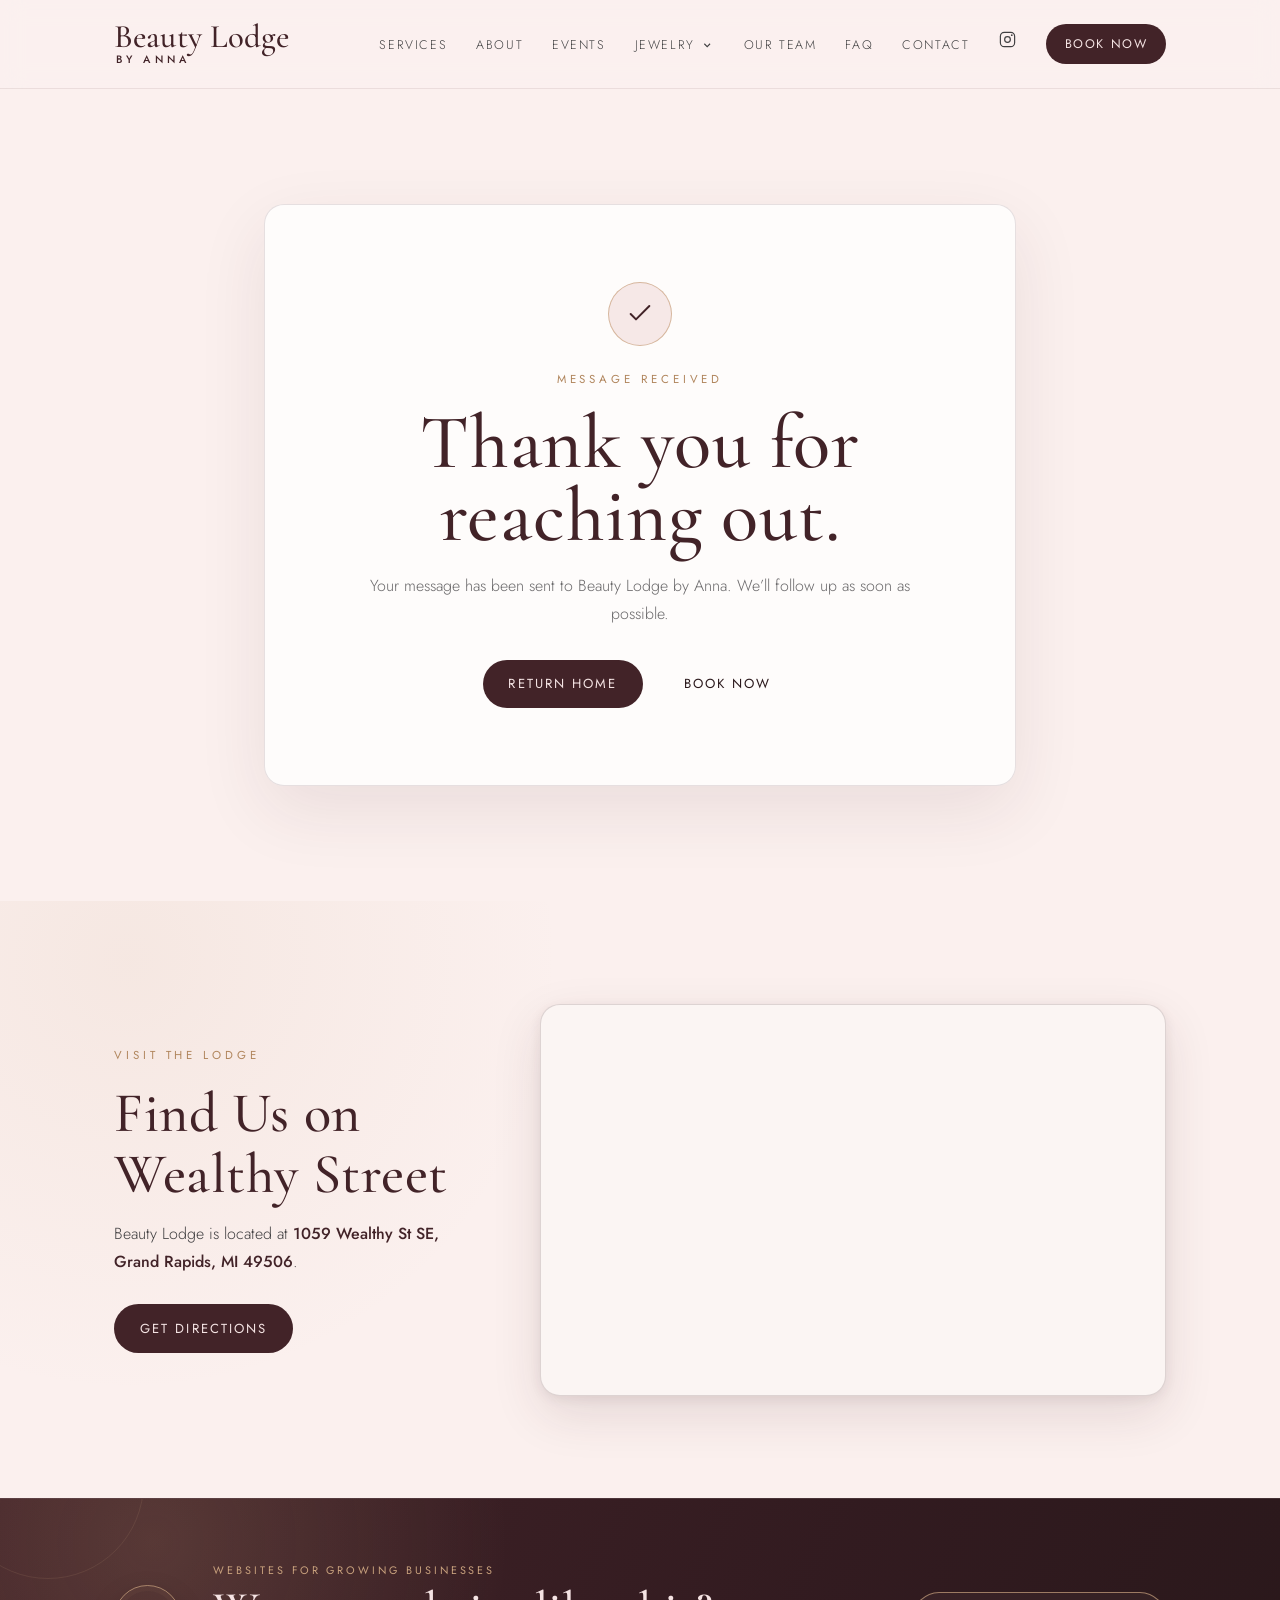
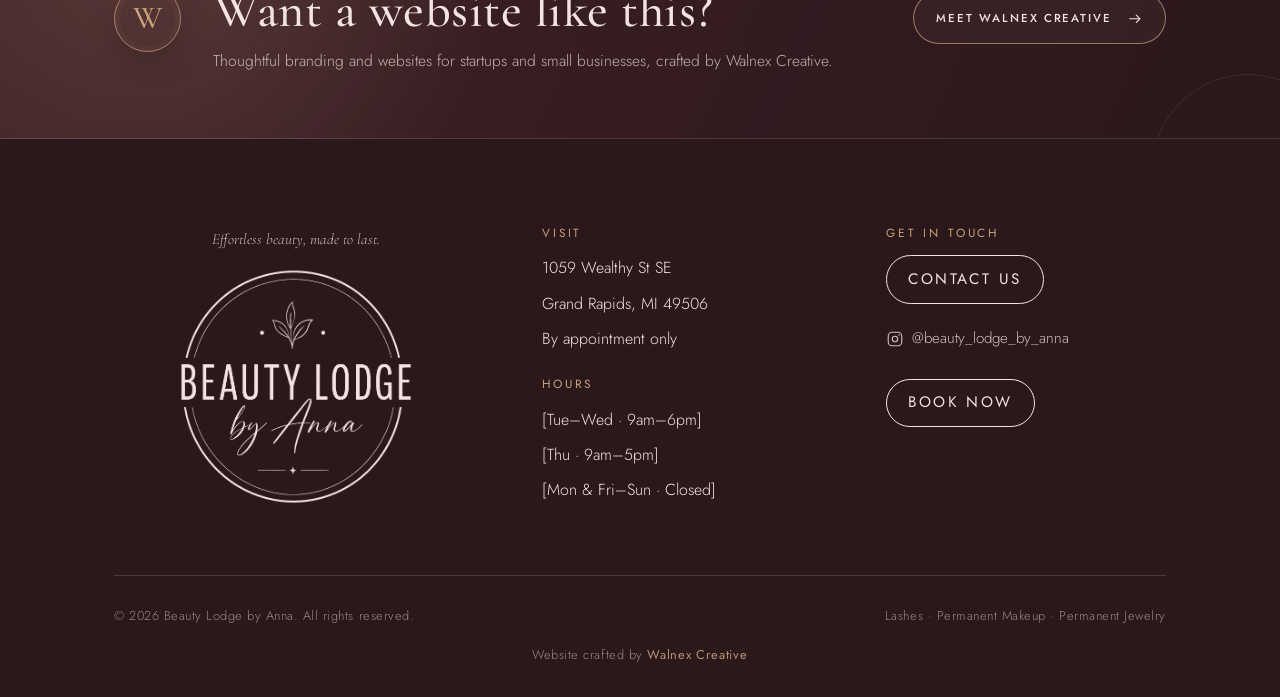
==== commit ed8506de: "Add files via upload" ====
--- a/contact-success.html
+++ b/contact-success.html
@@ -1,25 +1,18 @@
 <!DOCTYPE html>
 <html lang="en">
 <head>
-  
-  <!-- Google tag (gtag.js) -->
-  <script
-    async
-    src="https://www.googletagmanager.com/gtag/js?id=G-EBWQ6GYX40"
-  ></script>
-
+
+  <!-- Google Tag Manager -->
   <script>
-    window.dataLayer = window.dataLayer || [];
-
-    function gtag() {
-      dataLayer.push(arguments);
-    }
-
-    gtag("js", new Date());
-    gtag("config", "G-EBWQ6GYX40");
+    (function(w,d,s,l,i){w[l]=w[l]||[];w[l].push({'gtm.start':
+    new Date().getTime(),event:'gtm.js'});var f=d.getElementsByTagName(s)[0],
+    j=d.createElement(s),dl=l!='dataLayer'?'&l='+l:'';j.async=true;j.src=
+    'https://www.googletagmanager.com/gtm.js?id='+i+dl;f.parentNode.insertBefore(j,f);
+    })(window,document,'script','dataLayer','GTM-KRRG2G3N');
   </script>
-  
-  <meta charset="UTF-8" />
+  <!-- End Google Tag Manager -->
+
+<meta charset="UTF-8" />
 
   <meta
     name="viewport"
@@ -43,7 +36,7 @@
     rel="stylesheet"
   />
 
-  <link rel="stylesheet" href="styles.css?v=3.6.15" />
+  <link rel="stylesheet" href="styles.css?v=3.7.0" />
 
   <style>
     /* Team page spacing and photo balance */
@@ -119,97 +112,58 @@
 
 <body>
 
-  <!-- ================= NAV ================= -->
+  <!-- Google Tag Manager (noscript) -->
+  <noscript>
+    <iframe
+      src="https://www.googletagmanager.com/ns.html?id=GTM-KRRG2G3N"
+      height="0"
+      width="0"
+      style="display:none;visibility:hidden"
+    ></iframe>
+  </noscript>
+  <!-- End Google Tag Manager (noscript) -->
+
+<!-- ================= NAV ================= -->
   <header class="nav">
     <div class="nav-inner">
-
-      <a
-        href="index.html"
-        class="brand brand-wordmark"
-        aria-label="Beauty Lodge by Anna — home"
-      >
+      <a href="index.html" class="brand brand-wordmark" aria-label="Beauty Lodge by Anna — home">
         <span class="brand-wordmark-name">Beauty Lodge</span>
         <span class="brand-wordmark-by">BY ANNA</span>
       </a>
-
-      <button
-        class="nav-toggle"
-        type="button"
-        aria-label="Menu"
-        aria-expanded="false"
-      >
-        <svg
-          viewBox="0 0 24 24"
-          fill="none"
-          stroke="currentColor"
-          stroke-width="1.5"
-          aria-hidden="true"
-        >
-          <path d="M3 6h18M3 12h18M3 18h18" />
-        </svg>
+      <button class="nav-toggle" type="button" aria-label="Menu" aria-expanded="false">
+        <svg viewBox="0 0 24 24" fill="none" stroke="currentColor" stroke-width="1.5" aria-hidden="true"><path d="M3 6h18M3 12h18M3 18h18" /></svg>
       </button>
-
       <ul class="nav-links">
         <li><a href="index.html#services">Services</a></li>
         <li><a href="index.html#about">About</a></li>
-        <li><a href="jewelry.html#events">Events</a></li>
-        <li><a href="jewelry.html">Jewelry</a></li>
-        <li>
-          <a href="team.html">Our Team</a>
+        <li><a href="jewelry-events.html">Events</a></li>
+        <li class="nav-dropdown">
+          <button class="nav-dropdown-toggle" type="button" aria-expanded="false" aria-haspopup="true">
+            <span>Jewelry</span>
+            <svg class="nav-dropdown-chevron" viewBox="0 0 20 20" fill="none" stroke="currentColor" stroke-width="1.5" aria-hidden="true"><path d="m6 8 4 4 4-4" /></svg>
+          </button>
+          <ul class="nav-submenu" aria-label="Permanent Jewelry">
+            <li><a href="jewelry.html">Overview</a></li>
+            <li><a href="jewelry-collection.html">The Collection</a></li>
+            <li><a href="jewelry-parties.html">Parties &amp; Private Events</a></li>
+            <li><a href="jewelry-events.html">Pop-Ups &amp; Markets</a></li>
+            <li><a href="jewelry-guide.html">Jewelry Guide</a></li>
+          </ul>
         </li>
+        <li><a href="team.html">Our Team</a></li>
         <li><a href="index.html#faq">FAQ</a></li>
         <li><a href="contact.html">Contact</a></li>
-
         <li>
-          <a
-            class="nav-ig"
-            data-ig
-            aria-label="Instagram"
-            href="#"
-          >
-            <svg
-              viewBox="0 0 24 24"
-              fill="none"
-              stroke="currentColor"
-              stroke-width="1.5"
-              aria-hidden="true"
-            >
-              <rect
-                x="3"
-                y="3"
-                width="18"
-                height="18"
-                rx="5"
-              />
-
-              <circle
-                cx="12"
-                cy="12"
-                r="3.6"
-              />
-
-              <circle
-                cx="17.4"
-                cy="6.6"
-                r="1.1"
-                fill="currentColor"
-                stroke="none"
-              />
+          <a class="nav-ig" data-ig aria-label="Instagram" href="#">
+            <svg viewBox="0 0 24 24" fill="none" stroke="currentColor" stroke-width="1.5" aria-hidden="true">
+              <rect x="3" y="3" width="18" height="18" rx="5" />
+              <circle cx="12" cy="12" r="3.6" />
+              <circle cx="17.4" cy="6.6" r="1.1" fill="currentColor" stroke="none" />
             </svg>
           </a>
         </li>
-
-        <li>
-          <a
-            class="btn btn-primary btn-sm"
-            data-book
-            href="#"
-          >
-            Book Now
-          </a>
-        </li>
+        <li><a class="btn btn-primary btn-sm" data-book href="#">Book Now</a></li>
       </ul>
-
     </div>
   </header>
   <main class="contact-success-page">
@@ -480,7 +434,7 @@
   </footer>
 
 
-  <script src="script.js?v=3.6.15"></script>
+  <script src="script.js?v=3.7.0"></script>
 
   <script>
     const year = document.getElementById("yr");
--- a/styles.css
+++ b/styles.css
@@ -3471,3 +3471,813 @@
     transition: none !important;
   }
 }
+
+
+/* ============================================================
+   BEAUTY LODGE WEBSITE V3.6.16
+   Lash Finder Sizing Refinement
+   ============================================================ */
+
+.lash-finder {
+  margin: 0.5rem 0 4rem;
+  padding: clamp(1.2rem, 3vw, 2.4rem);
+}
+
+.lash-finder-heading {
+  margin: 0 auto clamp(1.2rem, 3vw, 1.9rem);
+}
+
+.lash-finder-heading h3 {
+  font-size: clamp(2rem, 4.2vw, 3.2rem);
+}
+
+.lash-finder-heading > p:last-child {
+  margin-top: 0.7rem;
+  max-width: 34rem;
+  font-size: 0.98rem;
+  line-height: 1.55;
+}
+
+.lash-choice-grid {
+  gap: 0.9rem;
+  margin-bottom: 1.2rem;
+}
+
+.lash-choice {
+  padding: 0.65rem;
+  gap: 0.8rem;
+}
+
+.lash-choice-image {
+  width: 4.2rem;
+}
+
+.lash-choice-copy strong {
+  font-size: 1.16rem;
+}
+
+.lash-choice-copy small {
+  font-size: 0.74rem;
+}
+
+.lash-finder-result {
+  grid-template-columns: minmax(14rem, 0.78fr) minmax(0, 1.22fr);
+  min-height: 21.5rem;
+}
+
+.lash-result-photo {
+  min-height: 21.5rem;
+}
+
+.lash-result-photo img {
+  min-height: 21.5rem;
+  object-position: center center;
+}
+
+.lash-result-copy {
+  padding: clamp(1.2rem, 2.2vw, 2rem);
+}
+
+.lash-result-kicker {
+  margin-bottom: 0.3rem;
+  font-size: 0.64rem;
+  letter-spacing: 0.2em;
+}
+
+.lash-result-copy h4 {
+  font-size: clamp(1.95rem, 3.4vw, 3rem);
+  line-height: 0.98;
+}
+
+.lash-result-description {
+  margin: 0.7rem 0 1.05rem;
+  font-size: 0.97rem;
+  line-height: 1.55;
+}
+
+.lash-result-details {
+  margin: 0 0 1.1rem;
+}
+
+.lash-result-details div {
+  padding: 0.75rem 0.85rem;
+}
+
+.lash-result-details dt {
+  margin-bottom: 0.16rem;
+  font-size: 0.6rem;
+}
+
+.lash-result-details dd {
+  font-size: 0.88rem;
+  line-height: 1.32;
+}
+
+.lash-result-actions {
+  gap: 0.9rem 1rem;
+}
+
+.lash-result-actions .btn {
+  min-height: 2.9rem;
+  padding: 0.85rem 1.4rem;
+}
+
+.lash-result-services-link {
+  padding: 0.35rem 0;
+  font-size: 0.66rem;
+}
+
+@media (max-width: 1100px) {
+  .lash-finder-result {
+    grid-template-columns: minmax(13rem, 0.72fr) minmax(0, 1.28fr);
+    min-height: 20.5rem;
+  }
+
+  .lash-result-photo,
+  .lash-result-photo img {
+    min-height: 20.5rem;
+  }
+
+  .lash-result-copy h4 {
+    font-size: clamp(1.8rem, 3.1vw, 2.6rem);
+  }
+
+  .lash-result-description {
+    font-size: 0.93rem;
+  }
+}
+
+@media (max-width: 820px) {
+  .lash-choice-grid {
+    grid-template-columns: 1fr;
+  }
+
+  .lash-finder-result {
+    grid-template-columns: 1fr;
+    min-height: 0;
+  }
+
+  .lash-result-photo {
+    min-height: auto;
+    aspect-ratio: 16 / 8.8;
+  }
+
+  .lash-result-photo img {
+    min-height: 0;
+    height: 100%;
+  }
+
+  .lash-result-copy {
+    padding: 1.15rem;
+  }
+
+  .lash-result-copy h4 {
+    font-size: clamp(1.8rem, 6vw, 2.45rem);
+  }
+
+  .lash-result-details {
+    grid-template-columns: repeat(2, minmax(0, 1fr));
+  }
+
+  .lash-result-actions {
+    align-items: stretch;
+  }
+}
+
+@media (max-width: 520px) {
+  .lash-finder {
+    padding: 1rem;
+  }
+
+  .lash-finder-heading {
+    margin-bottom: 1rem;
+  }
+
+  .lash-finder-heading h3 {
+    font-size: 1.75rem;
+  }
+
+  .lash-choice {
+    grid-template-columns: 3.8rem 1fr auto;
+    gap: 0.65rem;
+  }
+
+  .lash-choice-image {
+    width: 3.8rem;
+  }
+
+  .lash-choice-copy strong {
+    font-size: 1.05rem;
+  }
+
+  .lash-choice-copy small {
+    font-size: 0.72rem;
+    line-height: 1.25;
+  }
+
+  .lash-result-photo {
+    aspect-ratio: 16 / 10;
+  }
+
+  .lash-result-description {
+    font-size: 0.92rem;
+    line-height: 1.5;
+  }
+
+  .lash-result-details {
+    grid-template-columns: repeat(2, minmax(0, 1fr));
+  }
+
+  .lash-result-details div {
+    padding: 0.68rem 0.7rem;
+  }
+
+  .lash-result-actions {
+    flex-direction: column;
+    align-items: stretch;
+  }
+
+  .lash-result-actions .btn {
+    width: 100%;
+    justify-content: center;
+  }
+
+  .lash-result-services-link {
+    margin-inline: auto;
+  }
+}
+
+@media (max-width: 390px) {
+  .lash-result-details {
+    grid-template-columns: 1fr;
+  }
+}
+
+
+/* ============================================================
+   BEAUTY LODGE WEBSITE V3.6.17
+   Refined Grand Opening hero announcement
+   ============================================================ */
+
+.hero-opening-lockup {
+  display: grid;
+  grid-template-columns: minmax(2.5rem, 5rem) auto minmax(2.5rem, 5rem);
+  align-items: center;
+  justify-content: center;
+  gap: clamp(0.8rem, 2vw, 1.35rem);
+  width: min(100%, 31rem);
+  margin: 0 auto 1.55rem;
+  color: var(--blush);
+}
+
+.hero-opening-rule {
+  position: relative;
+  display: block;
+  height: 1px;
+  background: linear-gradient(
+    90deg,
+    transparent,
+    rgba(244, 227, 227, 0.62)
+  );
+}
+
+.hero-opening-rule:last-child {
+  background: linear-gradient(
+    90deg,
+    rgba(244, 227, 227, 0.62),
+    transparent
+  );
+}
+
+.hero-opening-rule::after {
+  content: "";
+  position: absolute;
+  top: 50%;
+  right: -0.18rem;
+  width: 0.38rem;
+  height: 0.38rem;
+  border: 1px solid rgba(201, 162, 126, 0.9);
+  transform: translateY(-50%) rotate(45deg);
+  background: rgba(66, 35, 40, 0.72);
+  box-shadow: 0 0 8px rgba(244, 227, 227, 0.22);
+}
+
+.hero-opening-rule:last-child::after {
+  right: auto;
+  left: -0.18rem;
+}
+
+.hero-opening-copy {
+  position: relative;
+  display: grid;
+  justify-items: center;
+  gap: 0.15rem;
+  min-width: 10.5rem;
+  padding: 0.45rem 0.6rem 0.55rem;
+}
+
+.hero-opening-copy::before {
+  content: "";
+  position: absolute;
+  inset: -0.25rem -0.7rem;
+  z-index: -1;
+  border-radius: 999px;
+  background:
+    radial-gradient(
+      circle at 50% 50%,
+      rgba(244, 227, 227, 0.11),
+      transparent 68%
+    );
+  filter: blur(2px);
+}
+
+.hero-opening-label {
+  font-family: var(--sans);
+  font-size: 0.65rem;
+  font-weight: 500;
+  letter-spacing: 0.34em;
+  line-height: 1;
+  text-transform: uppercase;
+  color: rgba(244, 227, 227, 0.78);
+}
+
+.hero-opening-date {
+  position: relative;
+  font-family: var(--display);
+  font-size: clamp(1.65rem, 3.2vw, 2.45rem);
+  font-style: italic;
+  font-weight: 500;
+  letter-spacing: 0.01em;
+  line-height: 1;
+  color: rgba(255, 248, 244, 0.98);
+  text-shadow:
+    0 0 10px rgba(244, 227, 227, 0.14),
+    0 0 22px rgba(201, 162, 126, 0.1);
+}
+
+.hero-opening-date::after {
+  content: "";
+  position: absolute;
+  left: 50%;
+  bottom: -0.45rem;
+  width: 1.4rem;
+  height: 1px;
+  transform: translateX(-50%);
+  background: rgba(201, 162, 126, 0.72);
+}
+
+@media (max-width: 720px) {
+  .hero-opening-lockup {
+    grid-template-columns: minmax(1.8rem, 3rem) auto minmax(1.8rem, 3rem);
+    gap: 0.75rem;
+    width: min(100%, 23rem);
+    margin-bottom: 1.25rem;
+  }
+
+  .hero-opening-copy {
+    min-width: 9rem;
+  }
+
+  .hero-opening-label {
+    font-size: 0.58rem;
+    letter-spacing: 0.28em;
+  }
+
+  .hero-opening-date {
+    font-size: clamp(1.5rem, 7vw, 2rem);
+  }
+}
+
+@media (max-width: 440px) {
+  .hero-opening-lockup {
+    grid-template-columns: 2rem auto 2rem;
+    gap: 0.55rem;
+  }
+
+  .hero-opening-copy {
+    min-width: 8rem;
+    padding-inline: 0.25rem;
+  }
+
+  .hero-opening-label {
+    font-size: 0.54rem;
+    letter-spacing: 0.23em;
+  }
+   
+}
+/* Center final two lash cards when the 4-column layout is active */
+@media (min-width: 1000px) {
+  .svc-group-four .svc-grid > .svc-card:nth-last-child(2) {
+    grid-column: 2;
+  }
+
+  .svc-group-four .svc-grid > .svc-card:last-child {
+    grid-column: 3;
+  }
+}
+
+
+/* ============================================================
+   BEAUTY LODGE WEBSITE V3.7.0
+   Permanent Jewelry Mini-Site
+   ============================================================ */
+
+/* Jewelry dropdown navigation */
+.nav-dropdown { position: relative; }
+.nav-dropdown-toggle {
+  display: inline-flex;
+  align-items: center;
+  gap: 0.35rem;
+  padding: 0;
+  border: 0;
+  background: transparent;
+  color: var(--charcoal);
+  font: inherit;
+  font-family: var(--sans);
+  font-size: 0.78rem;
+  font-weight: 300;
+  letter-spacing: 0.13em;
+  text-transform: uppercase;
+  cursor: pointer;
+  transition: color 0.25s;
+}
+.nav-dropdown-toggle:hover,
+.nav-dropdown-toggle.is-current,
+.nav-dropdown.open > .nav-dropdown-toggle { color: var(--burgundy); }
+.nav-dropdown-chevron { width: 0.9rem; height: 0.9rem; transition: transform 0.25s var(--ease); }
+.nav-dropdown.open .nav-dropdown-chevron { transform: rotate(180deg); }
+.nav-submenu {
+  position: absolute;
+  top: calc(100% + 1rem);
+  left: 50%;
+  z-index: 70;
+  min-width: 15rem;
+  margin: 0;
+  padding: 0.6rem;
+  list-style: none;
+  border: 1px solid rgba(66,35,40,0.1);
+  border-radius: 0.8rem;
+  background: rgba(251,245,243,0.98);
+  box-shadow: 0 18px 50px rgba(42,24,27,0.13);
+  opacity: 0;
+  visibility: hidden;
+  transform: translate(-50%, 0.5rem);
+  transition: opacity 180ms ease, transform 180ms ease, visibility 180ms ease;
+}
+.nav-dropdown:hover > .nav-submenu,
+.nav-dropdown:focus-within > .nav-submenu,
+.nav-dropdown.open > .nav-submenu {
+  opacity: 1;
+  visibility: visible;
+  transform: translate(-50%, 0);
+}
+.nav-links .nav-submenu a {
+  display: block;
+  padding: 0.68rem 0.8rem;
+  border-radius: 0.45rem;
+  white-space: nowrap;
+  font-size: 0.68rem;
+  line-height: 1.25;
+}
+.nav-links .nav-submenu a:hover,
+.nav-links .nav-submenu a[aria-current="page"] { background: var(--blush); color: var(--burgundy); }
+
+/* Secondary PJ navigation */
+.jewelry-subnav {
+  position: sticky;
+  top: 72px;
+  z-index: 35;
+  border-bottom: 1px solid rgba(66,35,40,0.09);
+  background: rgba(251,245,243,0.94);
+  backdrop-filter: blur(10px);
+}
+.jewelry-subnav-inner {
+  display: flex;
+  justify-content: center;
+  gap: clamp(1.2rem, 4vw, 3.2rem);
+  padding-top: 0.7rem;
+  padding-bottom: 0.7rem;
+  overflow-x: auto;
+  scrollbar-width: none;
+}
+.jewelry-subnav-inner::-webkit-scrollbar { display: none; }
+.jewelry-subnav a {
+  flex: 0 0 auto;
+  color: rgba(64,63,65,0.76);
+  font-size: 0.68rem;
+  font-weight: 400;
+  letter-spacing: 0.16em;
+  text-transform: uppercase;
+}
+.jewelry-subnav a:hover { color: var(--burgundy); }
+
+.jewelry-site { background: var(--porcelain); }
+.jewelry-centered-head { margin-inline: auto; text-align: center; }
+.jewelry-centered-head .chain { margin-inline: auto; }
+
+/* Jewelry overview hero */
+.jhero-overview .jhero-inner { max-width: 54rem; margin-inline: auto; text-align: center; }
+.jhero-overview .jlogo { width: min(210px, 48vw); margin-bottom: 1.4rem; }
+.jhero-overview h1 { font-size: clamp(3.2rem, 8vw, 6.4rem); line-height: 0.9; }
+.jhero-overview h1 em { font-weight: 400; color: var(--blush); }
+.jhero-overview p:not(.eyebrow) { max-width: 43rem; margin-inline: auto; }
+.jewelry-hero-eyebrow { color: rgba(244,227,227,0.72); }
+.jewelry-hero-actions { justify-content: center; margin-top: 2rem; }
+.jewelry-hero-ghost { border-color: rgba(244,227,227,0.7); color: var(--blush); }
+.jewelry-hero-ghost:hover { background: var(--blush); color: var(--burgundy); }
+
+/* Feature process */
+.jewelry-intro { background: #fff; }
+.jewelry-feature-grid {
+  display: grid;
+  grid-template-columns: repeat(4, minmax(0,1fr));
+  border-top: 1px solid rgba(66,35,40,0.14);
+  border-bottom: 1px solid rgba(66,35,40,0.14);
+}
+.jewelry-feature-grid article { padding: 2rem 1.7rem; border-right: 1px solid rgba(66,35,40,0.12); }
+.jewelry-feature-grid article:last-child { border-right: 0; }
+.jewelry-feature-grid span,
+.party-steps > li > span,
+.placement-list article > span,
+.before-fitting-list span {
+  display: inline-block;
+  margin-bottom: 0.65rem;
+  color: var(--rosegold-deep);
+  font-size: 0.66rem;
+  font-weight: 500;
+  letter-spacing: 0.18em;
+}
+.jewelry-feature-grid h3 { color: var(--burgundy); font-size: 1.8rem; }
+.jewelry-feature-grid p { margin-top: 0.6rem; color: rgba(64,63,65,0.76); font-size: 0.9rem; }
+
+/* Interactive jewelry finder */
+.jewelry-finder-section { background: var(--blush-soft); }
+.jewelry-finder {
+  display: grid;
+  grid-template-columns: minmax(0,0.8fr) minmax(0,1.25fr) minmax(15rem,0.72fr);
+  gap: clamp(1.5rem,4vw,3rem);
+  padding: clamp(1.5rem,4vw,3.2rem);
+  border: 1px solid rgba(66,35,40,0.12);
+  border-radius: 1.2rem;
+  background: rgba(255,255,255,0.75);
+  box-shadow: 0 24px 70px rgba(66,35,40,0.07);
+}
+.jewelry-finder-copy h2 { color: var(--burgundy); font-size: clamp(2.5rem,5vw,4rem); }
+.jewelry-finder-copy > p:last-child { color: rgba(64,63,65,0.75); margin-top: 1rem; }
+.jewelry-finder-steps { display: grid; gap: 1.6rem; }
+.jewelry-choice-group { margin: 0; padding: 0 0 1.5rem; border: 0; border-bottom: 1px solid rgba(66,35,40,0.12); }
+.jewelry-choice-group:last-child { padding-bottom: 0; border-bottom: 0; }
+.jewelry-choice-group legend { width: 100%; margin-bottom: 0.75rem; color: var(--burgundy); font-family: var(--display); font-size: 1.35rem; }
+.jewelry-choice-group legend span { margin-right: 0.65rem; color: var(--rosegold-deep); font-family: var(--sans); font-size: 0.62rem; letter-spacing: 0.15em; }
+.jewelry-choice-row { display: flex; gap: 0.6rem; flex-wrap: wrap; }
+.jewelry-choice {
+  border: 1px solid rgba(66,35,40,0.2);
+  border-radius: 999px;
+  background: transparent;
+  color: var(--charcoal);
+  padding: 0.7rem 1rem;
+  font-family: var(--sans);
+  font-size: 0.72rem;
+  letter-spacing: 0.08em;
+  cursor: pointer;
+  transition: 180ms ease;
+}
+.jewelry-choice:hover { border-color: var(--burgundy); color: var(--burgundy); }
+.jewelry-choice.is-active { border-color: var(--burgundy); background: var(--burgundy); color: var(--blush); }
+.jewelry-profile-card { align-self: stretch; padding: 1.6rem; border-radius: 1rem; background: var(--burgundy); color: var(--blush); }
+.jewelry-profile-card .eyebrow { color: var(--rosegold); }
+.jewelry-profile-card h3 { font-size: 2.2rem; }
+.jewelry-profile-card dl { margin: 1.4rem 0; }
+.jewelry-profile-card dl div { display: flex; justify-content: space-between; gap: 1rem; padding: 0.65rem 0; border-top: 1px solid rgba(244,227,227,0.16); }
+.jewelry-profile-card dt { color: rgba(244,227,227,0.62); font-size: 0.66rem; letter-spacing: 0.13em; text-transform: uppercase; }
+.jewelry-profile-card dd { margin: 0; text-align: right; }
+.jewelry-profile-note { color: rgba(244,227,227,0.7); font-size: 0.8rem; }
+.jewelry-profile-card .btn { margin-top: 0.5rem; background: var(--blush); color: var(--burgundy); }
+
+/* Path cards */
+.jewelry-paths-section { background: #fff; }
+.jewelry-path-grid { display: grid; grid-template-columns: repeat(3,minmax(0,1fr)); gap: 1rem; }
+.jewelry-path-card { overflow: hidden; border: 1px solid rgba(66,35,40,0.1); border-radius: 0.8rem; background: var(--porcelain); transition: transform 0.3s var(--ease), box-shadow 0.3s var(--ease); }
+.jewelry-path-card:hover { transform: translateY(-5px); box-shadow: var(--shadow); }
+.jewelry-path-card img { width: 100%; aspect-ratio: 1.3/1; object-fit: cover; }
+.jewelry-path-card > div { padding: 1.4rem; }
+.jewelry-path-card h3 { color: var(--burgundy); font-size: 2rem; }
+.jewelry-path-card p:not(.eyebrow) { color: rgba(64,63,65,0.74); }
+.jewelry-path-card span { color: var(--burgundy); font-size: 0.7rem; font-weight: 500; letter-spacing: 0.1em; text-transform: uppercase; }
+
+/* Gallery preview */
+.jewelry-gallery-preview { background: var(--blush-soft); }
+.jewelry-gallery-preview-head { display:flex; align-items:end; justify-content:space-between; gap:1rem; margin-bottom:2rem; }
+.jewelry-gallery-preview-head h2 { color:var(--burgundy); font-size:clamp(2.2rem,5vw,3.6rem); }
+.jewelry-gallery-preview-head > a { color:var(--burgundy); font-size:0.7rem; font-weight:500; letter-spacing:0.1em; text-transform:uppercase; }
+.jewelry-preview-grid { display:grid; grid-template-columns:repeat(4,minmax(0,1fr)); gap:0.75rem; }
+.jewelry-preview-grid figure { margin:0; overflow:hidden; border-radius:0.45rem; }
+.jewelry-preview-grid img { width:100%; aspect-ratio:0.82/1; object-fit:cover; transition:transform 0.4s var(--ease); }
+.jewelry-preview-grid figure:hover img { transform:scale(1.035); }
+.jewelry-final-cta .chain { margin-inline:auto; }
+
+/* Shared jewelry page hero */
+.jewelry-page-hero { padding: clamp(3.5rem,8vw,7rem) 0; background: linear-gradient(135deg,var(--blush-soft),var(--porcelain)); }
+.jewelry-page-hero-grid { display:grid; grid-template-columns:minmax(0,0.88fr) minmax(0,1.12fr); gap:clamp(2rem,6vw,5.5rem); align-items:center; }
+.jewelry-page-hero h1 { color:var(--burgundy); font-size:clamp(3.4rem,7vw,6.2rem); line-height:0.92; }
+.jewelry-page-hero p:not(.eyebrow) { max-width:38rem; margin:1.2rem 0 1.8rem; color:rgba(64,63,65,0.76); font-size:1.04rem; }
+.jewelry-page-hero figure { margin:0; overflow:hidden; border-radius:0.8rem; box-shadow:var(--shadow); }
+.jewelry-page-hero figure img { width:100%; height:min(62vw,38rem); object-fit:cover; }
+.jewelry-collection-hero figure img { object-position:center 46%; }
+.party-hero-photo img { object-position:center 32%; }
+
+/* Collection */
+.collection-styles { background:#fff; }
+.collection-style-grid { display:grid; grid-template-columns:repeat(5,minmax(0,1fr)); gap:0.85rem; }
+.collection-style-grid article { padding-bottom:1rem; border-bottom:1px solid rgba(66,35,40,0.13); }
+.collection-style-grid img { width:100%; aspect-ratio:0.78/1; object-fit:cover; border-radius:0.45rem; margin-bottom:1rem; }
+.collection-style-grid h3 { color:var(--burgundy); font-size:1.7rem; }
+.collection-style-grid p:not(.eyebrow) { color:rgba(64,63,65,0.72); font-size:0.86rem; }
+.placement-section { background:var(--blush-soft); }
+.placement-grid { display:grid; grid-template-columns:minmax(0,0.8fr) minmax(0,1.2fr); gap:clamp(2rem,6vw,5rem); align-items:start; }
+.placement-grid h2 { color:var(--burgundy); font-size:clamp(2.5rem,5vw,4rem); }
+.placement-grid > div:first-child > p:last-child { margin-top:1rem; color:rgba(64,63,65,0.75); }
+.placement-list { border-top:1px solid rgba(66,35,40,0.14); }
+.placement-list article { display:grid; grid-template-columns:3rem 1fr; gap:1rem; padding:1.35rem 0; border-bottom:1px solid rgba(66,35,40,0.14); }
+.placement-list h3 { color:var(--burgundy); font-size:1.7rem; }
+.placement-list p { margin:0.3rem 0 0; color:rgba(64,63,65,0.7); }
+.collection-gallery-section { background:var(--porcelain); }
+.gallery-note { color:rgba(64,63,65,0.6); font-size:0.8rem; }
+.jewelry-full-gallery { grid-template-columns:repeat(4,1fr); }
+
+/* Parties */
+.party-occasion-section { background:#fff; }
+.occasion-grid { display:grid; grid-template-columns:repeat(4,minmax(0,1fr)); gap:1rem; }
+.occasion-grid article { padding:1.7rem; border:1px solid rgba(66,35,40,0.11); border-radius:0.65rem; background:var(--porcelain); }
+.occasion-grid h3 { color:var(--burgundy); font-size:1.8rem; }
+.occasion-grid p { color:rgba(64,63,65,0.72); font-size:0.88rem; margin-top:0.6rem; }
+.party-process-section { background:var(--blush-soft); }
+.party-process-grid { display:grid; grid-template-columns:minmax(0,0.75fr) minmax(0,1.25fr); gap:clamp(2rem,6vw,5rem); }
+.party-process-grid h2 { color:var(--burgundy); font-size:clamp(2.5rem,5vw,4rem); }
+.party-steps { list-style:none; margin:0; padding:0; border-top:1px solid rgba(66,35,40,0.14); }
+.party-steps li { display:grid; grid-template-columns:3.2rem 1fr; gap:1rem; padding:1.3rem 0; border-bottom:1px solid rgba(66,35,40,0.14); }
+.party-steps h3 { color:var(--burgundy); font-size:1.6rem; }
+.party-steps p { margin:0.3rem 0 0; color:rgba(64,63,65,0.72); }
+.event-inquiry-section { background:var(--porcelain); padding:clamp(4rem,8vw,7rem) 0; }
+
+/* Events */
+.jewelry-events-hero { min-height:58vh; display:grid; place-items:center; }
+.jewelry-events-hero .events-inner { max-width:48rem; margin-inline:auto; text-align:center; }
+.jewelry-events-hero h1 { font-size:clamp(3.3rem,8vw,6rem); color:var(--blush); }
+.jewelry-light-eyebrow { color:var(--rosegold); }
+.public-events-section { background:#fff; }
+.public-events-section .popups { margin-top:0; }
+.public-events-section .popups-heading { max-width:46rem; margin:0 auto 2.5rem; text-align:center; }
+.public-events-section .popups-heading h2 { color:var(--burgundy); font-size:clamp(2.4rem,5vw,4rem); }
+.event-host-section { background:var(--blush-soft); }
+.event-host-grid { display:grid; grid-template-columns:minmax(0,0.9fr) minmax(0,1.1fr); gap:clamp(2rem,6vw,5rem); align-items:center; }
+.event-host-grid figure { margin:0; overflow:hidden; border-radius:0.8rem; box-shadow:var(--shadow); }
+.event-host-grid figure img { width:100%; aspect-ratio:1/1; object-fit:cover; object-position:center 35%; }
+.event-host-grid h2 { color:var(--burgundy); font-size:clamp(2.5rem,5vw,4rem); }
+.event-host-grid > div > p:not(.eyebrow) { color:rgba(64,63,65,0.75); }
+.event-host-list { display:grid; gap:0.55rem; padding:0; margin:1.2rem 0 1.8rem; list-style:none; }
+.event-host-list li::before { content:"✦"; margin-right:0.6rem; color:var(--rosegold-deep); }
+
+/* Guide */
+.jewelry-guide-hero figure img { object-position:center; }
+.jewelry-guide-basics { background:#fff; }
+.guide-basics-grid { display:grid; grid-template-columns:repeat(3,minmax(0,1fr)); gap:1rem; }
+.guide-basics-grid article { padding:1.7rem; border-top:1px solid rgba(66,35,40,0.16); border-bottom:1px solid rgba(66,35,40,0.16); }
+.guide-basics-grid h3 { color:var(--burgundy); font-size:1.8rem; }
+.guide-basics-grid p:not(.eyebrow) { color:rgba(64,63,65,0.72); }
+.jewelry-faq-section { background:var(--blush-soft); }
+.before-fitting-section { background:#fff; }
+.before-fitting-grid { display:grid; grid-template-columns:minmax(0,0.9fr) minmax(0,1.1fr); gap:clamp(2rem,6vw,5rem); }
+.before-fitting-grid h2 { color:var(--burgundy); font-size:clamp(2.4rem,5vw,3.8rem); }
+.before-fitting-list { border-top:1px solid rgba(66,35,40,0.14); }
+.before-fitting-list p { display:grid; grid-template-columns:3rem 1fr; gap:0.8rem; padding:1.1rem 0; margin:0; border-bottom:1px solid rgba(66,35,40,0.14); color:rgba(64,63,65,0.76); }
+.footer-jewelry-links a { color:inherit; }
+.footer-jewelry-links a:hover { color:var(--blush); text-decoration:underline; }
+
+@media (max-width: 1100px) {
+  .jewelry-finder { grid-template-columns:0.8fr 1.2fr; }
+  .jewelry-profile-card { grid-column:1/-1; display:grid; grid-template-columns:1fr 1.1fr; gap:1rem 2rem; align-items:start; }
+  .jewelry-profile-card .eyebrow, .jewelry-profile-card h3 { grid-column:1; }
+  .jewelry-profile-card dl { grid-column:2; grid-row:1/4; margin:0; }
+  .jewelry-profile-card .jewelry-profile-note, .jewelry-profile-card .btn { grid-column:1; }
+  .collection-style-grid { grid-template-columns:repeat(3,minmax(0,1fr)); }
+}
+
+@media (max-width: 860px) {
+  .nav-dropdown-toggle { display:flex; justify-content:space-between; width:100%; padding:0.85rem 0; border-bottom:1px solid rgba(66,35,40,0.07); }
+  .nav-submenu { position:static; min-width:0; width:100%; padding:0 0 0 1rem; border:0; border-radius:0; box-shadow:none; background:transparent; opacity:1; visibility:visible; transform:none; display:none; }
+  .nav-dropdown.open > .nav-submenu { display:block; }
+  .nav-dropdown:hover > .nav-submenu, .nav-dropdown:focus-within > .nav-submenu { transform:none; }
+  .nav-links .nav-submenu a { padding:0.7rem 0; border-radius:0; font-size:0.66rem; }
+  .jewelry-subnav { top:68px; }
+  .jewelry-feature-grid { grid-template-columns:repeat(2,minmax(0,1fr)); }
+  .jewelry-feature-grid article:nth-child(2) { border-right:0; }
+  .jewelry-feature-grid article:nth-child(-n+2) { border-bottom:1px solid rgba(66,35,40,0.12); }
+  .jewelry-finder { grid-template-columns:1fr; }
+  .jewelry-profile-card { display:block; grid-column:auto; }
+  .jewelry-profile-card dl { margin:1.4rem 0; }
+  .jewelry-path-grid { grid-template-columns:1fr; }
+  .jewelry-path-card { display:grid; grid-template-columns:0.85fr 1.15fr; }
+  .jewelry-path-card img { height:100%; aspect-ratio:auto; }
+  .jewelry-preview-grid { grid-template-columns:repeat(2,minmax(0,1fr)); }
+  .jewelry-page-hero-grid, .placement-grid, .party-process-grid, .event-host-grid, .before-fitting-grid { grid-template-columns:1fr; }
+  .jewelry-page-hero figure { max-width:38rem; }
+  .jewelry-page-hero figure img { height:auto; aspect-ratio:1/1; }
+  .collection-style-grid { grid-template-columns:repeat(2,minmax(0,1fr)); }
+  .occasion-grid { grid-template-columns:repeat(2,minmax(0,1fr)); }
+  .guide-basics-grid { grid-template-columns:1fr; }
+}
+
+@media (max-width: 600px) {
+  .jewelry-subnav-inner { justify-content:flex-start; padding-inline:1rem; }
+  .jewelry-feature-grid { grid-template-columns:1fr; }
+  .jewelry-feature-grid article { border-right:0; border-bottom:1px solid rgba(66,35,40,0.12); }
+  .jewelry-feature-grid article:last-child { border-bottom:0; }
+  .jewelry-choice-row { display:grid; grid-template-columns:1fr; }
+  .jewelry-choice { width:100%; text-align:center; }
+  .jewelry-path-card { grid-template-columns:1fr; }
+  .jewelry-path-card img { aspect-ratio:1.45/1; }
+  .jewelry-gallery-preview-head { align-items:flex-start; flex-direction:column; }
+  .jewelry-preview-grid { grid-template-columns:1fr 1fr; }
+  .collection-style-grid, .occasion-grid { grid-template-columns:1fr; }
+  .jewelry-full-gallery { grid-template-columns:1fr 1fr; }
+}
+
+@media (max-width: 420px) {
+  .jewelry-full-gallery { grid-template-columns:1fr; }
+}
+
+/* V3.7.0 finishing refinements */
+.jewelry-subnav {
+  position: relative;
+  top: auto;
+}
+
+.public-events-section .popups {
+  padding-top: 0;
+  border-top: 0;
+}
+.public-events-section .popups-heading .eyebrow {
+  color: var(--rosegold-deep);
+}
+.public-events-section .popups-heading p:not(.eyebrow) {
+  color: rgba(64, 63, 65, 0.75);
+}
+.public-events-section .popup-schedule {
+  margin: 0 0 0.55rem;
+  color: #6f3942;
+  font-family: var(--sans);
+  font-size: 0.86rem;
+  font-weight: 500;
+  letter-spacing: 0.055em;
+  line-height: 1.55;
+  text-transform: uppercase;
+}
+.public-events-section .popup-location {
+  display: flex;
+  align-items: flex-start;
+  gap: 0.55rem;
+  margin: 0 0 0.65rem;
+  color: #4a3f41;
+  font-size: 0.98rem;
+  line-height: 1.55;
+}
+.public-events-section .popup-description {
+  margin: 0.85rem 0 0;
+  color: #4a3f41;
+  line-height: 1.7;
+}
+.public-events-section .popup-status {
+  color: rgba(64, 63, 65, 0.72);
+  border-color: rgba(66, 35, 40, 0.14);
+  background: var(--blush-soft);
+}
+.public-events-section .popup-empty {
+  border-color: rgba(66, 35, 40, 0.14);
+  background: var(--blush-soft);
+}
+.public-events-section .popup-empty .eyebrow {
+  color: var(--rosegold-deep);
+}
+.public-events-section .popup-empty h4 {
+  color: var(--burgundy);
+}
+.public-events-section .popup-empty p:not(.eyebrow) {
+  color: rgba(64, 63, 65, 0.76);
+}
+.public-events-section .popup-empty .btn-light {
+  border-color: var(--burgundy);
+  color: var(--burgundy);
+}
+.public-events-section .popup-empty .btn-light:hover {
+  background: var(--burgundy);
+  color: var(--blush);
+}
+
+@media (max-width: 700px) {
+  .public-events-section .popup-location {
+    justify-content: center;
+  }
+}
+
+.jewelry-subnav a[aria-current="page"] { color: var(--burgundy); font-weight: 500; }
